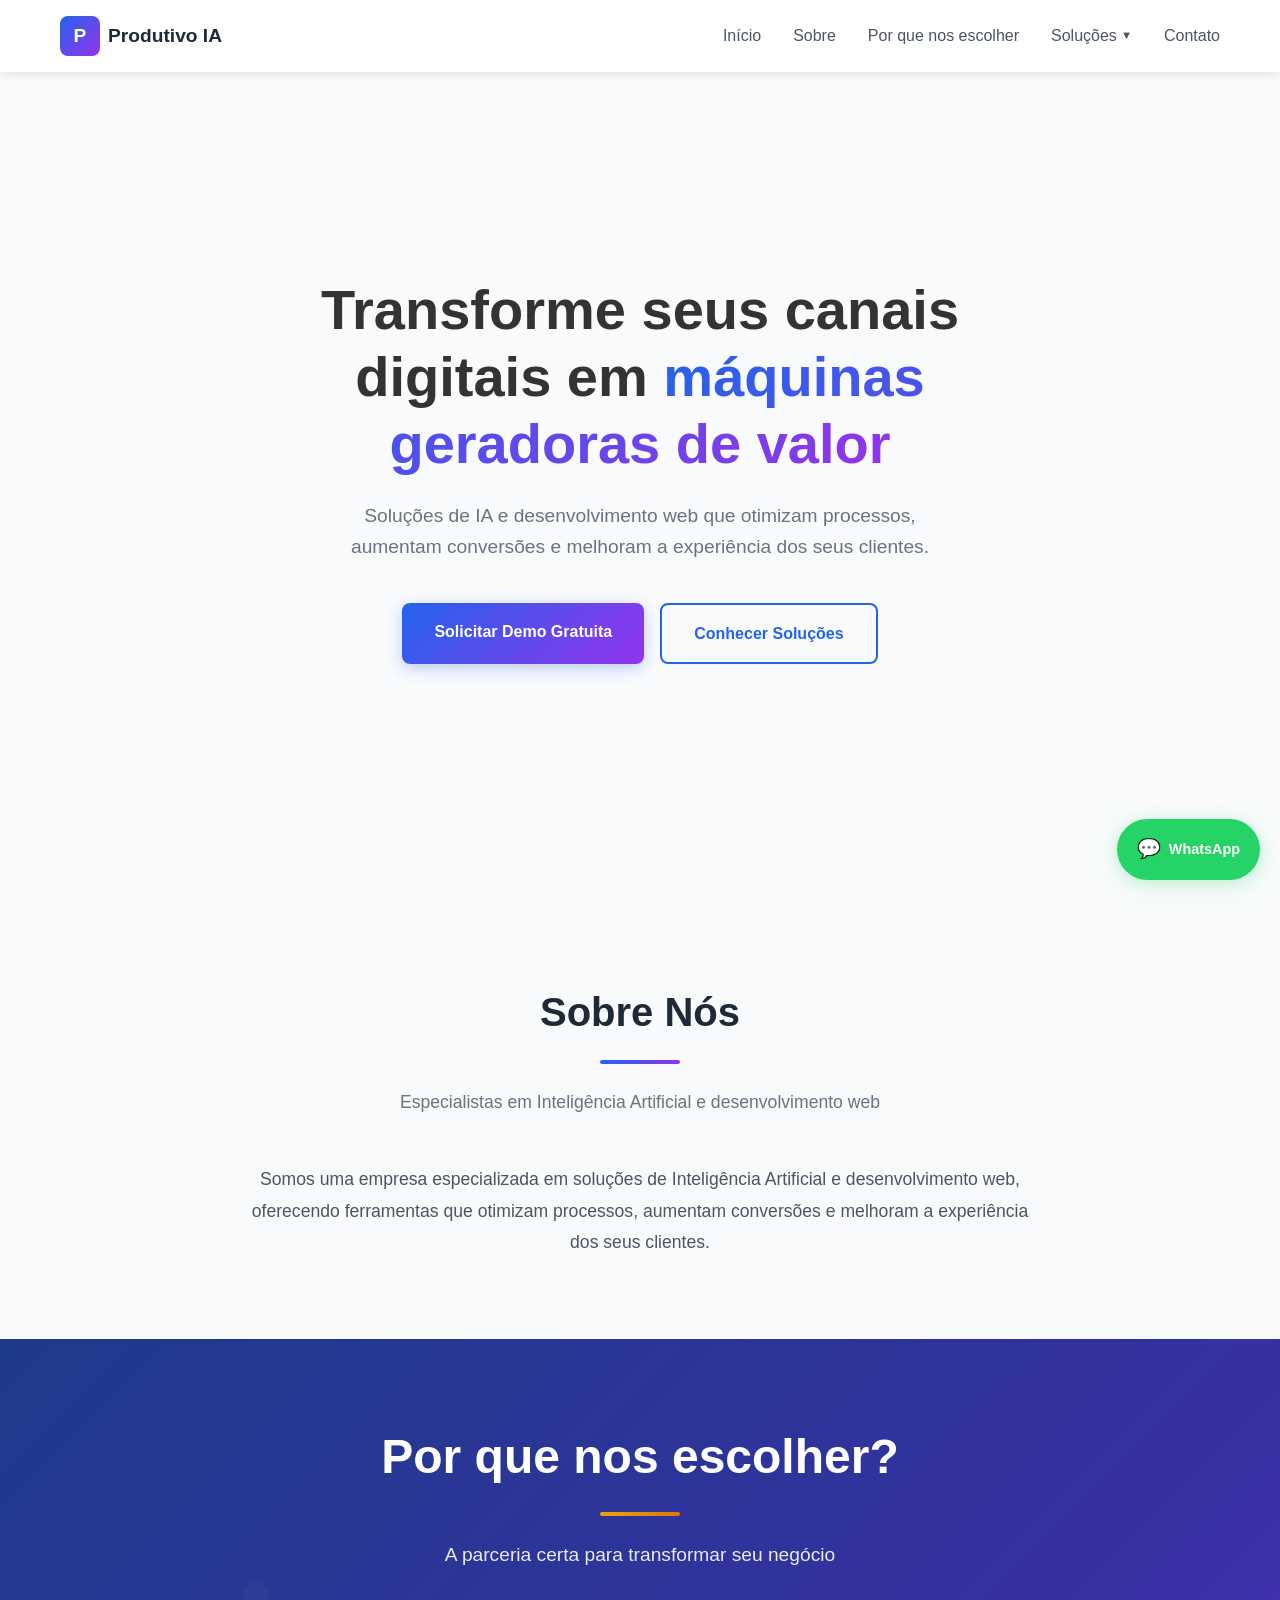
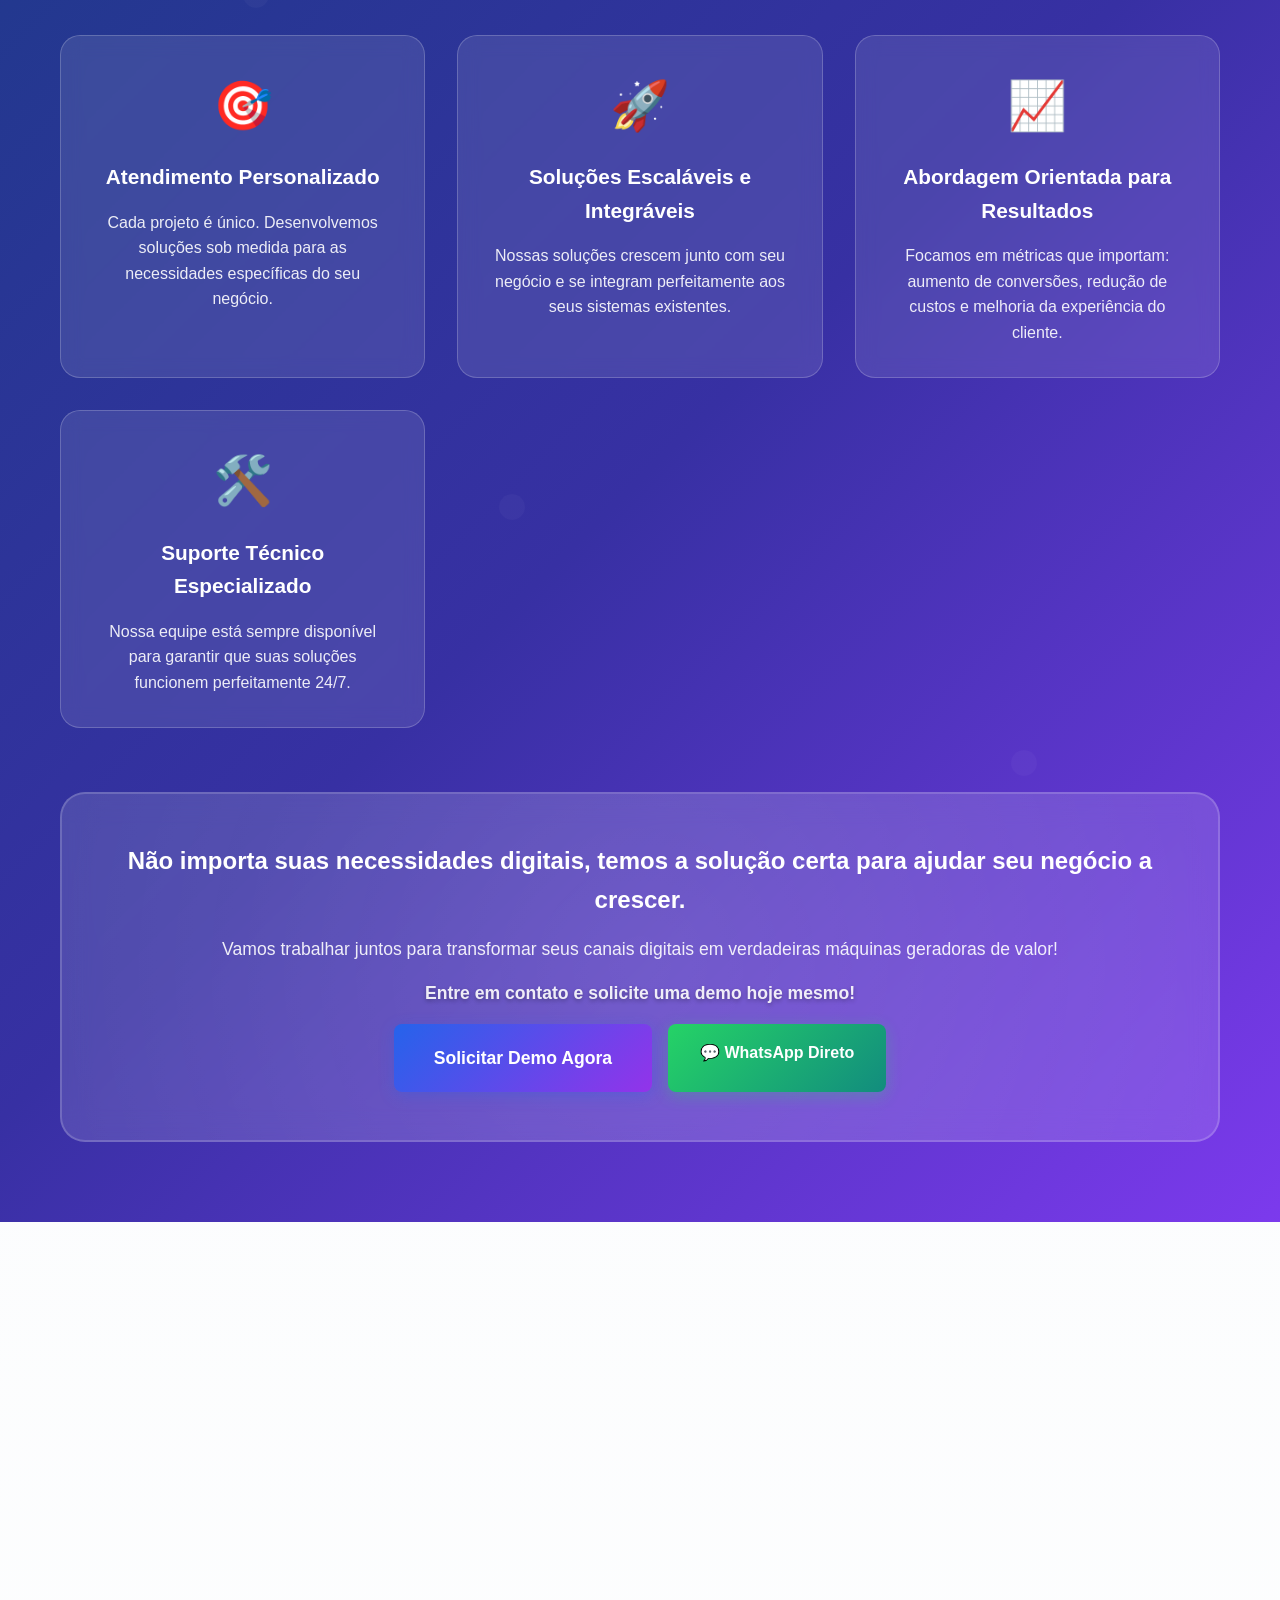
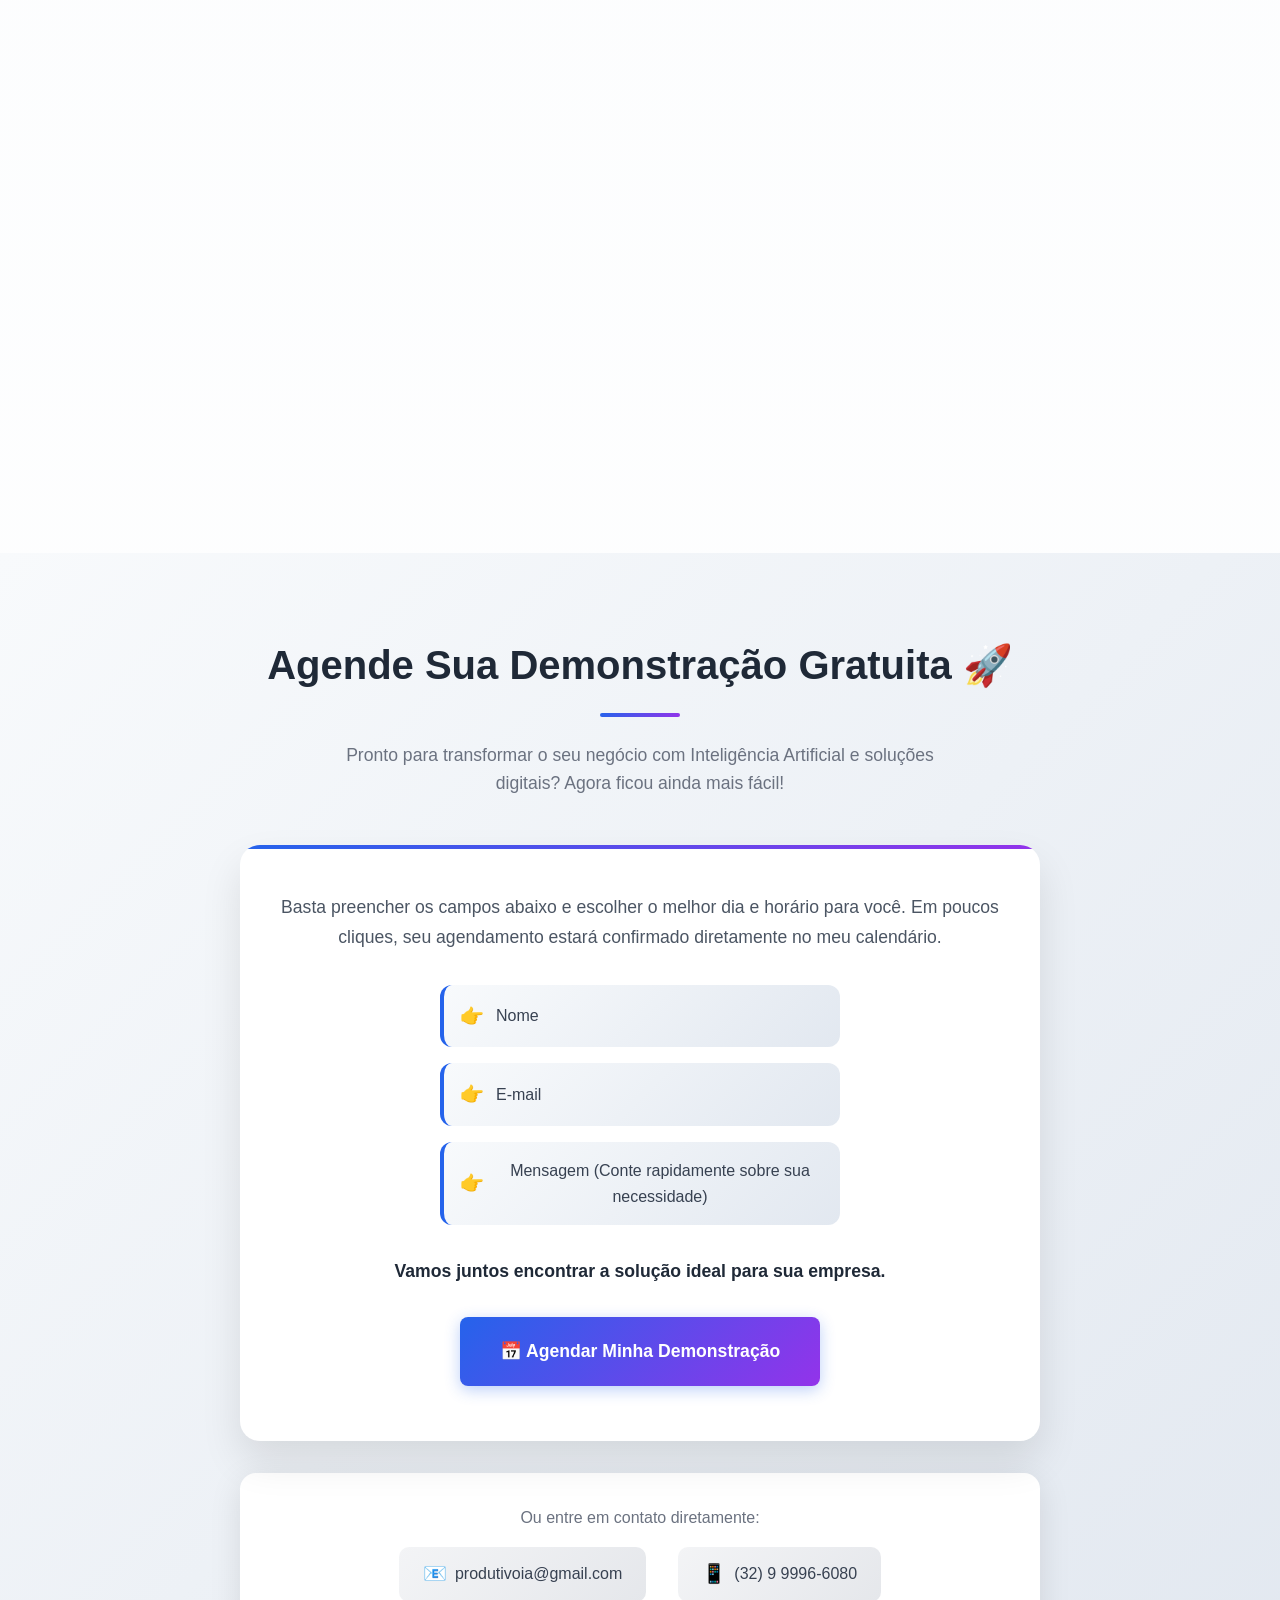
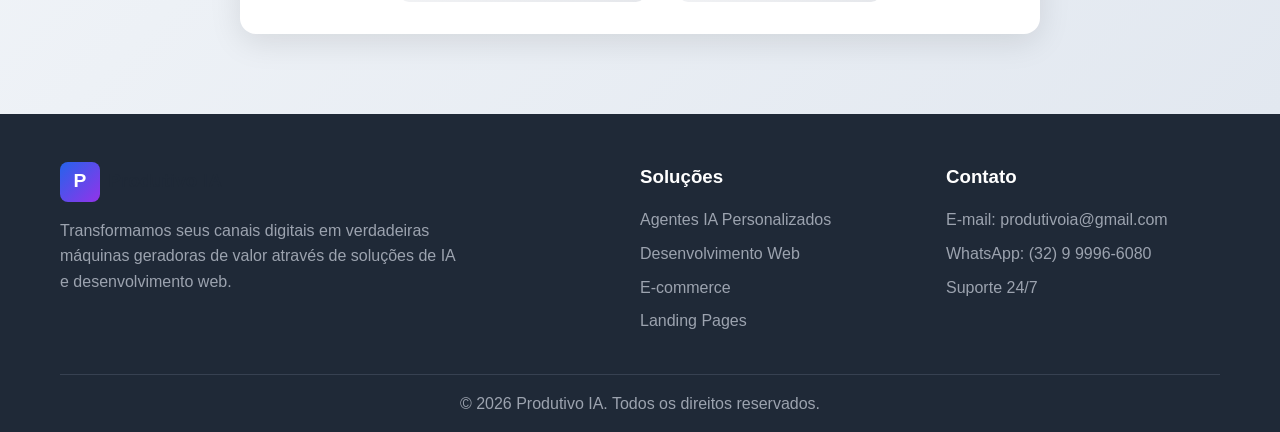
==== index.html @ e4c71e6b "menu-dierecionamento-paginas" ====
<!DOCTYPE html>
<html lang="pt-BR">
<head>
    <meta charset="UTF-8">
    <meta name="viewport" content="width=device-width, initial-scale=1.0">
    <title>Produtivo IA - Soluções de IA e Desenvolvimento Web</title>
    <meta name="description" content="Transformamos seus canais digitais em verdadeiras máquinas geradoras de valor através de soluções de IA e desenvolvimento web.">
    <link rel="icon" href="[data-uri]" type="image/svg+xml">
    <link rel="stylesheet" href="./css/style.css">
</head>
<body>
    <!-- Header -->
    <header class="header">
        <div class="container">
            <div class="nav-brand">
                <div class="logo">
                    <span>P</span>
                </div>
                <span class="brand-name">Produtivo IA</span>
            </div>
            <nav class="nav" id="nav">
                <a href="#home" class="nav-link">Início</a>
                <a href="#about" class="nav-link">Sobre</a>
                <a href="#why-choose" class="nav-link">Por que nos escolher</a>
                <div class="nav-dropdown">
                    <a href="#services" class="nav-link dropdown-toggle">Soluções</a>
                    <div class="dropdown-menu">
                        <div class="dropdown-section">
                            <h4>Agentes IA Personalizados</h4>
                            <a href="sdr.html" class="dropdown-item" target="_blank">SDR (Pré-vendas e Qualificação)</a>
                            <a href="rag.html" class="dropdown-item" target="_blank">RAG (Retrieval-Augmented Generation)</a>
                            <a href="suporte-ecommerce.html" class="dropdown-item" target="_blank">Suporte E-commerce</a>
                            <a href="recuperacao-vendas.html" class="dropdown-item" target="_blank">Recuperação de Vendas via WhatsApp</a>
                            <a href="prospeccao.html" class="dropdown-item" target="_blank">Prospecção e Agendamento Automático</a>
                        </div>
                        <div class="dropdown-section">
                            <h4>Desenvolvimento Web</h4>
                            <a href="sites-institucionais.html" class="dropdown-item" target="_blank">Sites Institucionais</a>
                            <a href="landing-pages.html" class="dropdown-item" target="_blank">Landing Pages</a>
                            <a href="ecommerce.html" class="dropdown-item" target="_blank">Lojas Online (E-commerce)</a>
                        </div>
                    </div>
                </div>
                <a href="#contact" class="nav-link">Contato</a>
            </nav>
            <button class="mobile-menu-btn" id="mobile-menu-btn">
                <span></span>
                <span></span>
                <span></span>
            </button>
        </div>
    </header>

    <!-- Hero Section -->
    <section id="home" class="hero">
        <div class="container">
            <div class="hero-content">
                <h1 class="hero-title">Transforme seus canais digitais em <span class="gradient-text">máquinas geradoras de valor</span></h1>
                <p class="hero-description">Soluções de IA e desenvolvimento web que otimizam processos, aumentam conversões e melhoram a experiência dos seus clientes.</p>
                <div class="hero-buttons">
                    <a href="https://calendly.com/levysherculano" target="_blank" class="btn btn-primary">Solicitar Demo Gratuita</a>
                    <a href="#services" class="btn btn-secondary">Conhecer Soluções</a>
                </div>
            </div>
        </div>
    </section>

    <!-- About Section -->
    <section id="about" class="about">
        <div class="container">
            <div class="section-header">
                <h2 class="section-title">Sobre Nós</h2>
                <div class="section-divider"></div>
                <p class="section-description">Especialistas em Inteligência Artificial e desenvolvimento web</p>
            </div>
            <div class="about-content">
                <div class="about-text">
                    <p>Somos uma empresa especializada em soluções de Inteligência Artificial e desenvolvimento web, oferecendo ferramentas que otimizam processos, aumentam conversões e melhoram a experiência dos seus clientes.</p>
                </div>
            </div>
        </div>
    </section>

    <!-- Why Choose Us Section -->
    <section id="why-choose" class="why-choose">
        <div class="container">
            <div class="section-header">
                <h2 class="section-title why-choose-title">Por que nos escolher?</h2>
                <div class="section-divider gold-divider"></div>
                <p class="section-description">A parceria certa para transformar seu negócio</p>
            </div>
            
            <div class="why-choose-grid">
                <div class="why-choose-card">
                    <div class="why-choose-icon">🎯</div>
                    <h3>Atendimento Personalizado</h3>
                    <p>Cada projeto é único. Desenvolvemos soluções sob medida para as necessidades específicas do seu negócio.</p>
                </div>
                
                <div class="why-choose-card">
                    <div class="why-choose-icon">🚀</div>
                    <h3>Soluções Escaláveis e Integráveis</h3>
                    <p>Nossas soluções crescem junto com seu negócio e se integram perfeitamente aos seus sistemas existentes.</p>
                </div>
                
                <div class="why-choose-card">
                    <div class="why-choose-icon">📈</div>
                    <h3>Abordagem Orientada para Resultados</h3>
                    <p>Focamos em métricas que importam: aumento de conversões, redução de custos e melhoria da experiência do cliente.</p>
                </div>
                
                <div class="why-choose-card">
                    <div class="why-choose-icon">🛠️</div>
                    <h3>Suporte Técnico Especializado</h3>
                    <p>Nossa equipe está sempre disponível para garantir que suas soluções funcionem perfeitamente 24/7.</p>
                </div>
            </div>

            <div class="why-choose-cta">
                <div class="cta-content">
                    <h3>Não importa suas necessidades digitais, temos a solução certa para ajudar seu negócio a crescer.</h3>
                    <p>Vamos trabalhar juntos para transformar seus canais digitais em verdadeiras máquinas geradoras de valor!</p>
                    <p class="cta-urgency">Entre em contato e solicite uma demo hoje mesmo!</p>
                    <div class="cta-buttons">
                        <a href="https://calendly.com/levysherculano" target="_blank" class="btn btn-primary btn-large pulse-animation">Solicitar Demo Agora</a>
                        <a href="https://wa.me/5532999966080" target="_blank" class="btn btn-whatsapp">💬 WhatsApp Direto</a>
                    </div>
                </div>
            </div>
        </div>
    </section>

    <!-- Services Section -->
    <section id="services" class="services">
        <div class="container">
            <div class="section-header">
                <h2 class="section-title">Nossas Soluções</h2>
                <div class="section-divider"></div>
                <p class="section-description">Tecnologias avançadas para impulsionar seu negócio</p>
            </div>
            <div class="services-grid">
                <div class="service-card">
                    <div class="service-icon">🤖</div>
                    <h3 class="service-title">Agentes IA Personalizados</h3>
                    <p class="service-description">Desenvolvemos agentes de IA sob medida para:</p>
                    <ul class="service-list">
                        <li><a href="sdr.html" target="_blank" class="service-link">SDR (Pré-vendas e Qualificação de Leads)</a></li>
                        <li><a href="rag.html" target="_blank" class="service-link">RAG (Retrieval-Augmented Generation)</a></li>
                        <li><a href="suporte-ecommerce.html" target="_blank" class="service-link">Suporte E-commerce</a></li>
                        <li><a href="recuperacao-vendas.html" target="_blank" class="service-link">Recuperação de Vendas via WhatsApp</a></li>
                        <li><a href="prospeccao.html" target="_blank" class="service-link">Prospecção e Agendamento Automático</a></li>
                    </ul>
                    <p class="service-note">Com integração fácil aos seus canais de suporte como WhatsApp, email e chat ao vivo.</p>
                </div>
                
                <div class="service-card">
                    <div class="service-icon">💻</div>
                    <h3 class="service-title">Desenvolvimento Web</h3>
                    <p class="service-description">Construímos projetos web com foco em performance, usabilidade e conversão:</p>
                    <ul class="service-list">
                        <li><a href="sites-institucionais.html" target="_blank" class="service-link">Sites Institucionais</a></li>
                        <li><a href="landing-pages.html" target="_blank" class="service-link">Landing Pages</a></li>
                        <li><a href="ecommerce.html" target="_blank" class="service-link">Lojas Online (E-commerce)</a></li>
                    </ul>
                    <div class="tech-stack">
                        <h4>Tecnologias que utilizamos:</h4>
                        <div class="tech-tags">
                            <span class="tech-tag">HTML</span>
                            <span class="tech-tag">CSS</span>
                            <span class="tech-tag">JavaScript</span>
                            <span class="tech-tag">WordPress</span>
                        </div>
                    </div>
                </div>
            </div>
        </div>
    </section>

    <!-- Contact Section -->
    <section id="contact" class="contact">
        <div class="container">
            <div class="section-header">
                <h2 class="section-title">Agende Sua Demonstração Gratuita 🚀</h2>
                <div class="section-divider"></div>
                <p class="section-description">Pronto para transformar o seu negócio com Inteligência Artificial e soluções digitais? Agora ficou ainda mais fácil!</p>
            </div>
            
            <div class="contact-content">
                <div class="calendly-info">
                    <p class="calendly-description">Basta preencher os campos abaixo e escolher o melhor dia e horário para você. Em poucos cliques, seu agendamento estará confirmado diretamente no meu calendário.</p>
                    
                    <div class="calendly-features">
                        <div class="calendly-feature">
                            <span class="feature-icon">👉</span>
                            <span>Nome</span>
                        </div>
                        <div class="calendly-feature">
                            <span class="feature-icon">👉</span>
                            <span>E-mail</span>
                        </div>
                        <div class="calendly-feature">
                            <span class="feature-icon">👉</span>
                            <span>Mensagem (Conte rapidamente sobre sua necessidade)</span>
                        </div>
                    </div>
                    
                    <p class="calendly-cta">Vamos juntos encontrar a solução ideal para sua empresa.</p>
                    
                    <div class="calendly-button-container">
                        <a href="https://calendly.com/levysherculano" target="_blank" class="btn btn-primary btn-large calendly-btn">
                            📅 Agendar Minha Demonstração
                        </a>
                    </div>
                </div>
                
                <div class="contact-info">
                    <p>Ou entre em contato diretamente:</p>
                    <div class="contact-methods">
                        <div class="contact-method">
                            <span class="contact-icon">📧</span>
                            <span>produtivoia@gmail.com</span>
                        </div>
                        <div class="contact-method">
                            <span class="contact-icon">📱</span>
                            <span>(32) 9 9996-6080</span>
                        </div>
                    </div>
                </div>
            </div>
        </div>
    </section>

    <!-- WhatsApp Floating Button -->
    <div class="whatsapp-float" id="whatsapp-btn">
        <span class="whatsapp-icon">💬</span>
        <span class="whatsapp-text">WhatsApp</span>
    </div>

    <!-- Footer -->
    <footer class="footer">
        <div class="container">
            <div class="footer-content">
                <div class="footer-brand">
                    <div class="footer-logo">
                        <div class="logo">
                            <span>P</span>
                        </div>
                        <span class="brand-name">Produtivo IA</span>
                    </div>
                    <p class="footer-description">Transformamos seus canais digitais em verdadeiras máquinas geradoras de valor através de soluções de IA e desenvolvimento web.</p>
                </div>
                
                <div class="footer-section">
                    <h3>Soluções</h3>
                    <ul>
                        <li>Agentes IA Personalizados</li>
                        <li>Desenvolvimento Web</li>
                        <li>E-commerce</li>
                        <li>Landing Pages</li>
                    </ul>
                </div>
                
                <div class="footer-section">
                    <h3>Contato</h3>
                    <ul>
                        <li>E-mail: produtivoia@gmail.com</li>
                        <li>WhatsApp: (32) 9 9996-6080</li>
                        <li>Suporte 24/7</li>
                    </ul>
                </div>
            </div>
            
            <div class="footer-bottom">
                <p>&copy; <span id="current-year"></span> Produtivo IA. Todos os direitos reservados.</p>
            </div>
        </div>
    </footer>

    <script src="./js/script.js"></script>
</body>
</html>
---- css/style.css ----
/* Reset e Base */
* {
    margin: 0;
    padding: 0;
    box-sizing: border-box;
}

html {
    scroll-behavior: smooth;
}

body {
    font-family: -apple-system, BlinkMacSystemFont, 'Segoe UI', Roboto, Oxygen, Ubuntu, Cantarell, sans-serif;
    line-height: 1.6;
    color: #333;
    background: linear-gradient(to bottom, #f8fafc, #ffffff);
}

.container {
    max-width: 1200px;
    margin: 0 auto;
    padding: 0 20px;
}

/* Header */
.header {
    position: fixed;
    top: 0;
    left: 0;
    right: 0;
    z-index: 1000;
    background: rgba(255, 255, 255, 0.95);
    backdrop-filter: blur(10px);
    box-shadow: 0 2px 10px rgba(0, 0, 0, 0.1);
}

.header .container {
    display: flex;
    align-items: center;
    justify-content: space-between;
    padding: 1rem 20px;
}

.nav-brand {
    display: flex;
    align-items: center;
    gap: 0.5rem;
}

.logo {
    width: 40px;
    height: 40px;
    background: linear-gradient(135deg, #2563eb, #9333ea);
    border-radius: 8px;
    display: flex;
    align-items: center;
    justify-content: center;
    color: white;
    font-weight: bold;
    font-size: 1.2rem;
}

.brand-name {
    font-size: 1.2rem;
    font-weight: 700;
    color: #1f2937;
}

.nav {
    display: flex;
    gap: 2rem;
}

.nav-link {
    text-decoration: none;
    color: #4b5563;
    font-weight: 500;
    transition: color 0.3s ease;
}

.nav-link:hover {
    color: #2563eb;
}

.mobile-menu-btn {
    display: none;
    flex-direction: column;
    gap: 4px;
    background: none;
    border: none;
    cursor: pointer;
    padding: 8px;
}

.mobile-menu-btn span {
    width: 24px;
    height: 2px;
    background: #333;
    transition: all 0.3s ease;
}

/* Dropdown Navigation */
.nav-dropdown {
    position: relative;
    display: inline-block;
}

.dropdown-toggle {
    display: flex;
    align-items: center;
    gap: 0.25rem;
}

.dropdown-toggle::after {
    content: '▼';
    font-size: 0.7rem;
    transition: transform 0.3s ease;
}

.dropdown-menu {
    position: absolute;
    top: 100%;
    left: 0;
    background: white;
    min-width: 320px;
    box-shadow: 0 8px 32px rgba(0, 0, 0, 0.1);
    border-radius: 12px;
    padding: 1.5rem;
    opacity: 0;
    visibility: hidden;
    transform: translateY(-10px);
    transition: all 0.3s ease;
    z-index: 1000;
    border: 1px solid #e5e7eb;
}

.nav-dropdown:hover .dropdown-menu {
    opacity: 1;
    visibility: visible;
    transform: translateY(0);
}

.nav-dropdown:hover .dropdown-toggle::after {
    transform: rotate(180deg);
}

.dropdown-section {
    margin-bottom: 1.5rem;
}

.dropdown-section:last-child {
    margin-bottom: 0;
}

.dropdown-section h4 {
    color: #1f2937;
    font-size: 0.9rem;
    font-weight: 600;
    margin-bottom: 0.75rem;
    padding-bottom: 0.5rem;
    border-bottom: 2px solid #e5e7eb;
}

.dropdown-item {
    display: block;
    padding: 0.5rem 0.75rem;
    color: #6b7280;
    text-decoration: none;
    border-radius: 6px;
    font-size: 0.9rem;
    transition: all 0.2s ease;
    margin-bottom: 0.25rem;
}

.dropdown-item:hover {
    background: linear-gradient(135deg, #f3f4f6, #e5e7eb);
    color: #2563eb;
    transform: translateX(4px);
}

/* Hero Section */
.hero {
    padding: 120px 0 80px;
    min-height: 100vh;
    display: flex;
    align-items: center;
}

.hero-content {
    text-align: center;
    max-width: 800px;
    margin: 0 auto;
}

.hero-title {
    font-size: 3.5rem;
    font-weight: 700;
    margin-bottom: 1.5rem;
    line-height: 1.2;
}

.gradient-text {
    background: linear-gradient(135deg, #2563eb, #9333ea);
    -webkit-background-clip: text;
    -webkit-text-fill-color: transparent;
    background-clip: text;
}

.hero-description {
    font-size: 1.2rem;
    color: #6b7280;
    margin-bottom: 2.5rem;
    max-width: 600px;
    margin-left: auto;
    margin-right: auto;
}

.hero-buttons {
    display: flex;
    gap: 1rem;
    justify-content: center;
    flex-wrap: wrap;
}

/* Buttons */
.btn {
    display: inline-block;
    padding: 1rem 2rem;
    border-radius: 8px;
    text-decoration: none;
    font-weight: 600;
    transition: all 0.3s ease;
    cursor: pointer;
    border: none;
    font-size: 1rem;
}

.btn-primary {
    background: linear-gradient(135deg, #2563eb, #9333ea);
    color: white;
    box-shadow: 0 4px 15px rgba(37, 99, 235, 0.3);
}

.btn-primary:hover {
    transform: translateY(-2px);
    box-shadow: 0 8px 25px rgba(37, 99, 235, 0.4);
}

.btn-secondary {
    background: transparent;
    color: #2563eb;
    border: 2px solid #2563eb;
}

.btn-secondary:hover {
    background: #2563eb;
    color: white;
}

.btn-whatsapp {
    background: linear-gradient(135deg, #25d366, #128c7e);
    color: white;
    box-shadow: 0 4px 15px rgba(37, 211, 102, 0.3);
}

.btn-whatsapp:hover {
    transform: translateY(-2px);
    box-shadow: 0 8px 25px rgba(37, 211, 102, 0.4);
}

.btn-large {
    padding: 1.25rem 2.5rem;
    font-size: 1.1rem;
    font-weight: 700;
}

.btn-full {
    width: 100%;
}

.pulse-animation {
    animation: pulse 2s infinite;
}

@keyframes pulse {
    0% {
        box-shadow: 0 4px 15px rgba(37, 99, 235, 0.3);
    }
    50% {
        box-shadow: 0 8px 30px rgba(37, 99, 235, 0.6);
        transform: translateY(-3px);
    }
    100% {
        box-shadow: 0 4px 15px rgba(37, 99, 235, 0.3);
    }
}

/* Sections */
section {
    padding: 80px 0;
}

.section-header {
    text-align: center;
    margin-bottom: 3rem;
}

.section-title {
    font-size: 2.5rem;
    font-weight: 700;
    margin-bottom: 1rem;
    color: #1f2937;
}

.section-divider {
    width: 80px;
    height: 4px;
    background: linear-gradient(135deg, #2563eb, #9333ea);
    margin: 0 auto 1.5rem;
    border-radius: 2px;
}

.gold-divider {
    background: linear-gradient(135deg, #f59e0b, #d97706);
}

.section-description {
    font-size: 1.1rem;
    color: #6b7280;
    max-width: 600px;
    margin: 0 auto;
}

/* About Section */
.about {
    background: #f9fafb;
}

.about-text {
    max-width: 800px;
    margin: 0 auto;
    text-align: center;
}

.about-text p {
    font-size: 1.1rem;
    color: #4b5563;
    line-height: 1.8;
}

/* Why Choose Us Section */
.why-choose {
    background: linear-gradient(135deg, #1e3a8a 0%, #3730a3 50%, #7c3aed 100%);
    color: white;
    position: relative;
    overflow: hidden;
}

.why-choose::before {
    content: '';
    position: absolute;
    top: 0;
    left: 0;
    right: 0;
    bottom: 0;
    background: url('data:image/svg+xml,<svg xmlns="http://www.w3.org/2000/svg" viewBox="0 0 100 100"><defs><pattern id="grain" width="100" height="100" patternUnits="userSpaceOnUse"><circle cx="20" cy="20" r="1" fill="rgba(255,255,255,0.03)"/><circle cx="80" cy="80" r="1" fill="rgba(255,255,255,0.03)"/><circle cx="40" cy="60" r="1" fill="rgba(255,255,255,0.03)"/></pattern></defs><rect width="100" height="100" fill="url(%23grain)"/></svg>') repeat;
    pointer-events: none;
}

.why-choose .container {
    position: relative;
    z-index: 1;
}

.why-choose-title {
    color: white;
    font-size: 3rem;
    margin-bottom: 1rem;
}

.why-choose .section-description {
    color: rgba(255, 255, 255, 0.9);
    font-size: 1.2rem;
}

.why-choose-grid {
    display: grid;
    grid-template-columns: repeat(auto-fit, minmax(280px, 1fr));
    gap: 2rem;
    margin: 4rem 0;
}

.why-choose-card {
    background: rgba(255, 255, 255, 0.1);
    backdrop-filter: blur(10px);
    border: 1px solid rgba(255, 255, 255, 0.2);
    padding: 2rem;
    border-radius: 20px;
    text-align: center;
    transition: all 0.3s ease;
    position: relative;
    overflow: hidden;
}

.why-choose-card::before {
    content: '';
    position: absolute;
    top: 0;
    left: -100%;
    width: 100%;
    height: 100%;
    background: linear-gradient(90deg, transparent, rgba(255,255,255,0.1), transparent);
    transition: left 0.5s ease;
}

.why-choose-card:hover::before {
    left: 100%;
}

.why-choose-card:hover {
    transform: translateY(-10px);
    background: rgba(255, 255, 255, 0.15);
    box-shadow: 0 20px 40px rgba(0, 0, 0, 0.3);
}

.why-choose-icon {
    font-size: 3rem;
    margin-bottom: 1rem;
    display: block;
}

.why-choose-card h3 {
    font-size: 1.3rem;
    font-weight: 700;
    margin-bottom: 1rem;
    color: white;
}

.why-choose-card p {
    color: rgba(255, 255, 255, 0.9);
    line-height: 1.6;
}

.why-choose-cta {
    background: rgba(255, 255, 255, 0.1);
    backdrop-filter: blur(15px);
    border: 2px solid rgba(255, 255, 255, 0.2);
    border-radius: 25px;
    padding: 3rem 2rem;
    text-align: center;
    margin-top: 3rem;
    position: relative;
    overflow: hidden;
}

.why-choose-cta::before {
    content: '';
    position: absolute;
    top: -50%;
    left: -50%;
    width: 200%;
    height: 200%;
    background: radial-gradient(circle, rgba(255,255,255,0.1) 0%, transparent 70%);
    animation: shimmer 3s infinite;
}

@keyframes shimmer {
    0% { transform: rotate(0deg); }
    100% { transform: rotate(360deg); }
}

.cta-content {
    position: relative;
    z-index: 1;
}

.cta-content h3 {
    font-size: 1.5rem;
    font-weight: 700;
    margin-bottom: 1rem;
    color: white;
}

.cta-content p {
    font-size: 1.1rem;
    margin-bottom: 1rem;
    color: rgba(255, 255, 255, 0.9);
}

.cta-urgency {
    font-size: 1.2rem;
    font-weight: 600;
    color: #fbbf24;
    margin-bottom: 2rem;
    text-shadow: 0 2px 4px rgba(0, 0, 0, 0.3);
}

.cta-buttons {
    display: flex;
    gap: 1rem;
    justify-content: center;
    flex-wrap: wrap;
}

/* Service Pages */
.service-page {
    padding: 120px 0 80px;
    min-height: 100vh;
}

.service-hero {
    text-align: center;
    margin-bottom: 4rem;
}

.service-hero h1 {
    font-size: 3rem;
    font-weight: 700;
    color: #1f2937;
    margin-bottom: 1rem;
    background: linear-gradient(135deg, #2563eb, #9333ea);
    -webkit-background-clip: text;
    -webkit-text-fill-color: transparent;
    background-clip: text;
}

.service-subtitle {
    font-size: 1.2rem;
    color: #6b7280;
    max-width: 600px;
    margin: 0 auto;
}

.service-content {
    max-width: 1000px;
    margin: 0 auto;
}

.service-description {
    text-align: center;
    margin-bottom: 4rem;
}

.service-description h2 {
    font-size: 2rem;
    font-weight: 700;
    color: #1f2937;
    margin-bottom: 1rem;
}

.service-description p {
    font-size: 1.1rem;
    color: #4b5563;
    line-height: 1.7;
    max-width: 800px;
    margin: 0 auto;
}

.benefits-grid {
    margin-bottom: 4rem;
}

.benefits-grid h2 {
    text-align: center;
    font-size: 2rem;
    font-weight: 700;
    color: #1f2937;
    margin-bottom: 2rem;
}

.benefits-container {
    display: grid;
    grid-template-columns: repeat(auto-fit, minmax(250px, 1fr));
    gap: 2rem;
}

.benefit-card {
    background: white;
    padding: 2rem;
    border-radius: 16px;
    box-shadow: 0 8px 32px rgba(0, 0, 0, 0.1);
    text-align: center;
    transition: transform 0.3s ease;
    border: 1px solid #e5e7eb;
}

.benefit-card:hover {
    transform: translateY(-5px);
    box-shadow: 0 12px 40px rgba(0, 0, 0, 0.15);
}

.benefit-icon {
    font-size: 2.5rem;
    margin-bottom: 1rem;
    display: block;
}

.benefit-card h3 {
    font-size: 1.2rem;
    font-weight: 700;
    color: #1f2937;
    margin-bottom: 1rem;
}

.benefit-card p {
    color: #6b7280;
    line-height: 1.6;
}

.features-section {
    margin-bottom: 4rem;
}

.features-section h2 {
    font-size: 2rem;
    font-weight: 700;
    color: #1f2937;
    margin-bottom: 2rem;
    text-align: center;
}

.features-list {
    list-style: none;
    max-width: 600px;
    margin: 0 auto;
}

.features-list li {
    padding: 1rem 0;
    position: relative;
    padding-left: 2rem;
    color: #4b5563;
    font-size: 1.1rem;
    border-bottom: 1px solid #e5e7eb;
}

.features-list li::before {
    content: "✓";
    color: #10b981;
    position: absolute;
    left: 0;
    font-weight: bold;
    font-size: 1.2rem;
}

.features-list li:last-child {
    border-bottom: none;
}

.cta-section {
    background: linear-gradient(135deg, #2563eb, #9333ea);
    color: white;
    padding: 3rem 2rem;
    border-radius: 20px;
    text-align: center;
    margin-top: 4rem;
}

.cta-section h2 {
    font-size: 2rem;
    font-weight: 700;
    margin-bottom: 1rem;
}

.cta-section p {
    font-size: 1.1rem;
    margin-bottom: 2rem;
    opacity: 0.9;
}

.cta-section .btn {
    background: white;
    color: #2563eb;
    font-weight: 700;
}

.cta-section .btn:hover {
    background: #f8fafc;
    transform: translateY(-2px);
}

/* Services Section */
.services-grid {
    display: grid;
    grid-template-columns: repeat(auto-fit, minmax(500px, 1fr));
    gap: 2rem;
    margin-top: 3rem;
}

.service-card {
    background: white;
    padding: 2rem;
    border-radius: 16px;
    box-shadow: 0 8px 32px rgba(0, 0, 0, 0.1);
    transition: transform 0.3s ease;
}

.service-card:hover {
    transform: translateY(-5px);
}

.service-icon {
    font-size: 3rem;
    margin-bottom: 1rem;
}

.service-title {
    font-size: 1.5rem;
    font-weight: 700;
    margin-bottom: 1rem;
    color: #1f2937;
}

.service-description {
    color: #6b7280;
    margin-bottom: 1rem;
}

.service-list {
    list-style: none;
    margin: 1rem 0;
}

.service-list li {
    padding: 0.5rem 0;
    position: relative;
    padding-left: 1.5rem;
    color: #4b5563;
}

.service-list li::before {
    content: "•";
    color: #2563eb;
    position: absolute;
    left: 0;
    font-weight: bold;
}

.service-note {
    margin-top: 1rem;
    padding: 1rem;
    background: #f3f4f6;
    border-radius: 8px;
    font-size: 0.9rem;
    color: #6b7280;
}

.tech-stack {
    margin-top: 1.5rem;
}

.tech-stack h4 {
    margin-bottom: 0.5rem;
    color: #1f2937;
}

.tech-tags {
    display: flex;
    flex-wrap: wrap;
    gap: 0.5rem;
}

.tech-tag {
    background: linear-gradient(135deg, #2563eb, #9333ea);
    color: white;
    padding: 0.25rem 0.75rem;
    border-radius: 20px;
    font-size: 0.8rem;
    font-weight: 500;
}

/* Contact Section - New Calendly Design */
.contact {
    background: linear-gradient(135deg, #f8fafc 0%, #e2e8f0 100%);
}

.contact-content {
    max-width: 800px;
    margin: 0 auto;
}

.calendly-info {
    background: white;
    padding: 3rem 2rem;
    border-radius: 20px;
    box-shadow: 0 20px 40px rgba(0, 0, 0, 0.1);
    margin-bottom: 2rem;
    text-align: center;
    position: relative;
    overflow: hidden;
}

.calendly-info::before {
    content: '';
    position: absolute;
    top: 0;
    left: 0;
    right: 0;
    height: 4px;
    background: linear-gradient(90deg, #2563eb, #9333ea, #2563eb);
    background-size: 200% 100%;
    animation: shimmerHeader 3s infinite;
}

@keyframes shimmerHeader {
    0% { background-position: -200% 0; }
    100% { background-position: 200% 0; }
}

.calendly-description {
    font-size: 1.1rem;
    color: #4b5563;
    margin-bottom: 2rem;
    line-height: 1.7;
}

.calendly-features {
    display: flex;
    flex-direction: column;
    gap: 1rem;
    margin: 2rem 0;
    max-width: 400px;
    margin-left: auto;
    margin-right: auto;
}

.calendly-feature {
    display: flex;
    align-items: center;
    gap: 0.75rem;
    padding: 1rem;
    background: linear-gradient(135deg, #f8fafc, #e2e8f0);
    border-radius: 12px;
    border-left: 4px solid #2563eb;
    transition: all 0.3s ease;
}

.calendly-feature:hover {
    transform: translateX(5px);
    box-shadow: 0 4px 15px rgba(37, 99, 235, 0.2);
}

.feature-icon {
    font-size: 1.2rem;
    color: #2563eb;
}

.calendly-feature span:last-child {
    color: #374151;
    font-weight: 500;
}

.calendly-cta {
    font-size: 1.1rem;
    color: #1f2937;
    font-weight: 600;
    margin: 2rem 0;
}

.calendly-button-container {
    margin-top: 2rem;
}

.calendly-btn {
    position: relative;
    overflow: hidden;
    background: linear-gradient(135deg, #2563eb, #9333ea);
    transition: all 0.3s ease;
    border: none;
}

.calendly-btn::before {
    content: '';
    position: absolute;
    top: 0;
    left: -100%;
    width: 100%;
    height: 100%;
    background: linear-gradient(90deg, transparent, rgba(255,255,255,0.2), transparent);
    transition: left 0.5s ease;
}

.calendly-btn:hover::before {
    left: 100%;
}

.calendly-btn:hover {
    transform: translateY(-3px);
    box-shadow: 0 15px 35px rgba(37, 99, 235, 0.4);
}

.contact-info {
    text-align: center;
    background: white;
    padding: 2rem;
    border-radius: 16px;
    box-shadow: 0 8px 32px rgba(0, 0, 0, 0.1);
}

.contact-info p {
    margin-bottom: 1rem;
    color: #6b7280;
    font-weight: 500;
}

.contact-methods {
    display: flex;
    justify-content: center;
    gap: 2rem;
    flex-wrap: wrap;
}

.contact-method {
    display: flex;
    align-items: center;
    gap: 0.5rem;
    padding: 0.75rem 1.5rem;
    background: linear-gradient(135deg, #f3f4f6, #e5e7eb);
    border-radius: 10px;
    transition: all 0.3s ease;
}

.contact-method:hover {
    transform: translateY(-2px);
    box-shadow: 0 4px 15px rgba(0, 0, 0, 0.1);
}

.contact-icon {
    font-size: 1.2rem;

}

.contact-method span:last-child {
    color: #374151;
    font-weight: 500;
}

/* Footer */
.footer {
    background: #1f2937;
    color: white;
    padding: 3rem 0 1rem;
}

.footer-content {
    display: grid;
    grid-template-columns: 2fr 1fr 1fr;
    gap: 2rem;
    margin-bottom: 2rem;
}

.footer-brand {
    max-width: 400px;
}

.footer-logo {
    display: flex;
    align-items: center;
    gap: 0.5rem;
    margin-bottom: 1rem;
}

.footer-description {
    color: #9ca3af;
    line-height: 1.6;
}

.footer-section h3 {
    margin-bottom: 1rem;
    color: white;
}

.footer-section ul {
    list-style: none;
}

.footer-section li {
    margin-bottom: 0.5rem;
    color: #9ca3af;
}

.footer-bottom {
    border-top: 1px solid #374151;
    padding-top: 1rem;
    text-align: center;
    color: #9ca3af;
}

/* WhatsApp Floating Button */
.whatsapp-float {
    position: fixed;
    bottom: 20px;
    right: 20px;
    background: #25d366;
    color: white;
    padding: 15px 20px;
    border-radius: 50px;
    box-shadow: 0 4px 20px rgba(37, 211, 102, 0.3);
    cursor: pointer;
    z-index: 1000;
    transition: all 0.3s ease;
    display: flex;
    align-items: center;
    gap: 8px;
    font-weight: 600;
    text-decoration: none;
}

.whatsapp-float:hover {
    background: #128c7e;
    transform: translateY(-2px);
    box-shadow: 0 8px 25px rgba(37, 211, 102, 0.4);
}

.whatsapp-icon {
    font-size: 1.2rem;
}

.whatsapp-text {
    font-size: 0.9rem;
}

@media (max-width: 768px) {
    .nav {
        display: none;
        position: absolute;
        top: 100%;
        left: 0;
        right: 0;
        background: white;
        flex-direction: column;
        padding: 1rem;
        box-shadow: 0 4px 8px rgba(0, 0, 0, 0.1);
    }

    .nav.active {
        display: flex;
    }

    .mobile-menu-btn {
        display: flex;
    }

    .mobile-menu-btn.active span:nth-child(1) {
        transform: rotate(45deg) translate(5px, 5px);
    }

    .mobile-menu-btn.active span:nth-child(2) {
        opacity: 0;
    }

    .mobile-menu-btn.active span:nth-child(3) {
        transform: rotate(-45deg) translate(7px, -6px);
    }

    .hero-title {
        font-size: 2.5rem;
    }

    .hero-buttons {
        flex-direction: column;
        align-items: center;
    }

    .why-choose-title {
        font-size: 2rem;
    }

    .why-choose-grid {
        grid-template-columns: 1fr;
    }

    .cta-buttons {
        flex-direction: column;
        align-items: center;
    }

    .services-grid {
        grid-template-columns: 1fr;
    }

    .contact-methods {
        flex-direction: column;
        gap: 1rem;
    }

    .footer-content {
        grid-template-columns: 1fr;
        text-align: center;
    }

    .calendly-info {
        padding: 2rem 1.5rem;
    }

    .why-choose-cta {
        padding: 2rem 1rem;
    }
}

@media (max-width: 480px) {
    .hero-title {
        font-size: 2rem;
    }

    .section-title {
        font-size: 2rem;
    }

    .calendly-info {
        padding: 1.5rem 1rem;
    }

    .why-choose-cta {
        padding: 2rem 1rem;
    }
}

/* Animations */
@keyframes fadeInUp {
    from {
        opacity: 0;
        transform: translateY(30px);
    }
    to {
        opacity: 1;
        transform: translateY(0);
    }
}

.hero-content {
    animation: fadeInUp 0.8s ease-out;
}

.service-card {
    animation: fadeInUp 0.8s ease-out;
}

.service-card:nth-child(2) {
    animation-delay: 0.2s;
}

/* Service Links */
.service-link {
    color: #2563eb;
    text-decoration: none;
    font-weight: 500;
    transition: all 0.3s ease;
    border-bottom: 1px solid transparent;
}

.service-link:hover {
    color: #7933dc;
    border-bottom-color: #7933dc;
    transform: translateX(5px);
}

.service-list li {
    margin-bottom: 0.5rem;
    transition: all 0.3s ease;
}

.service-list li:hover {
    padding-left: 10px;
}
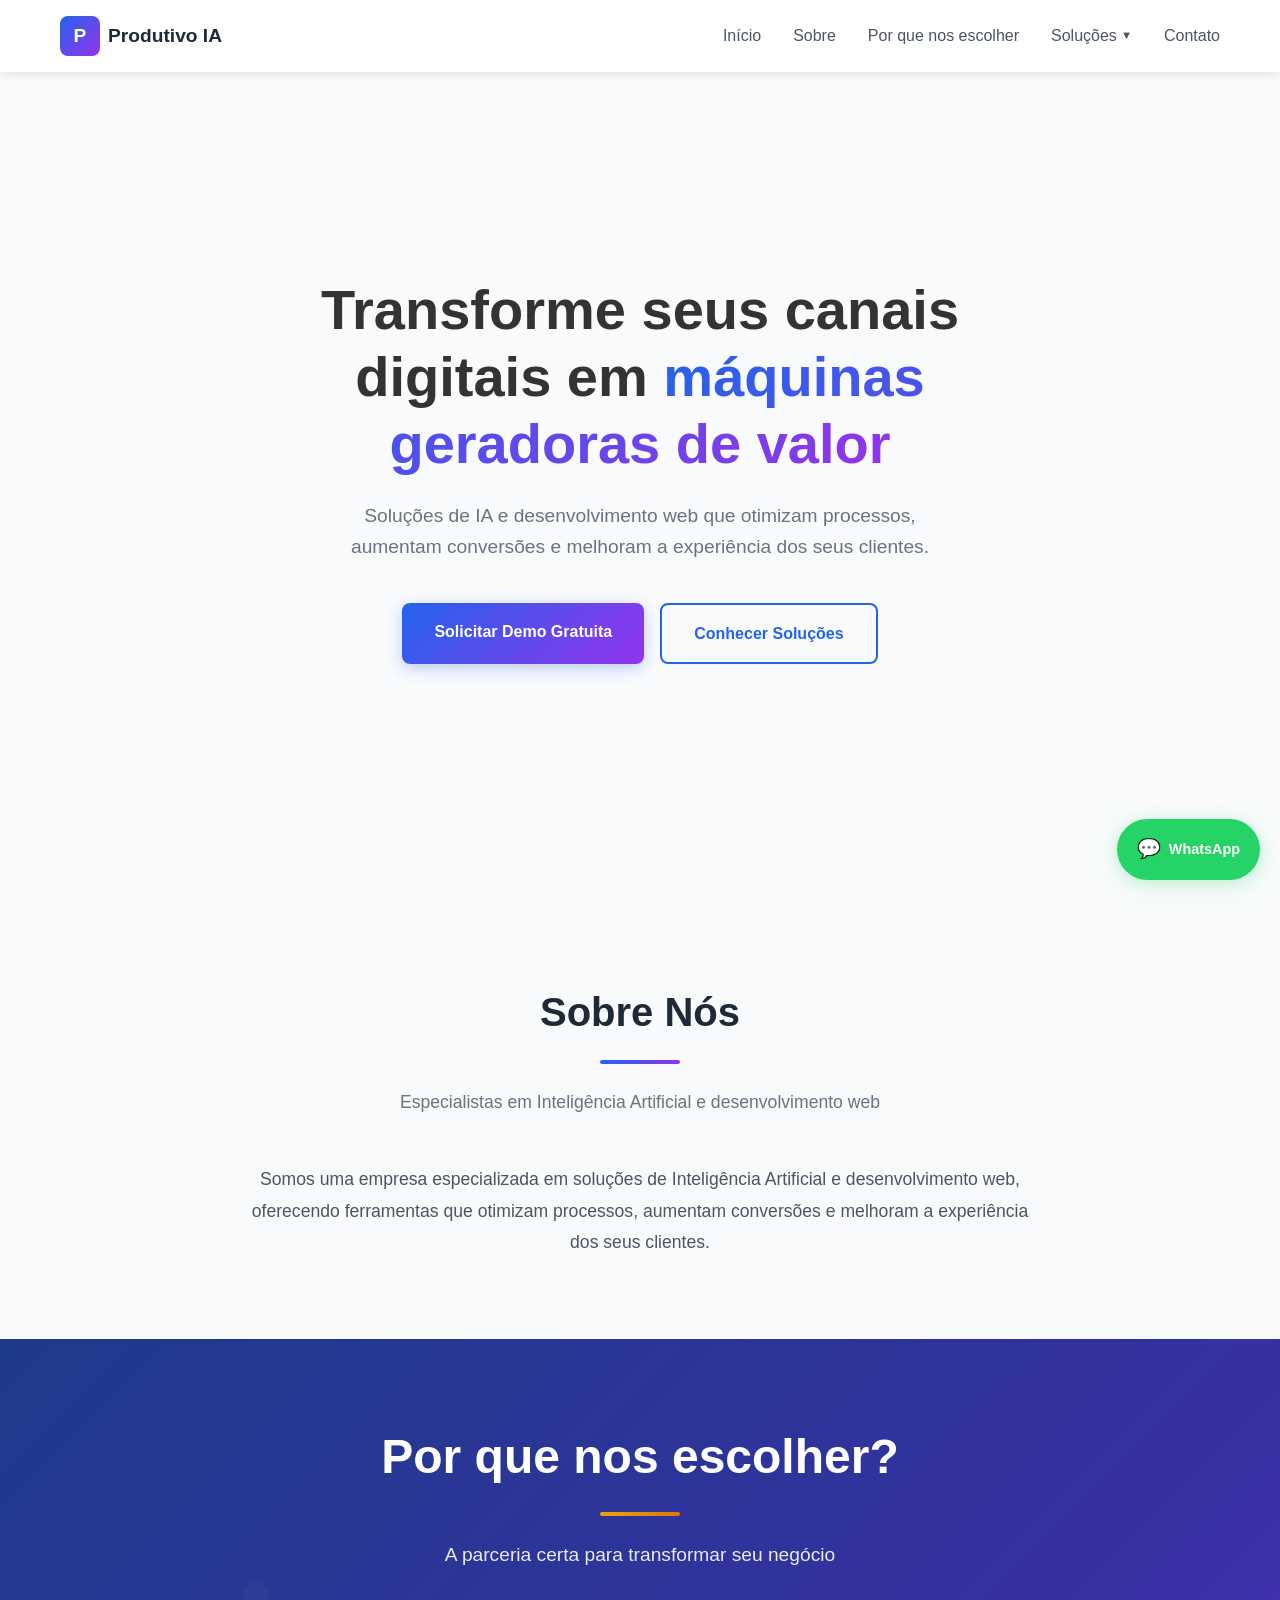
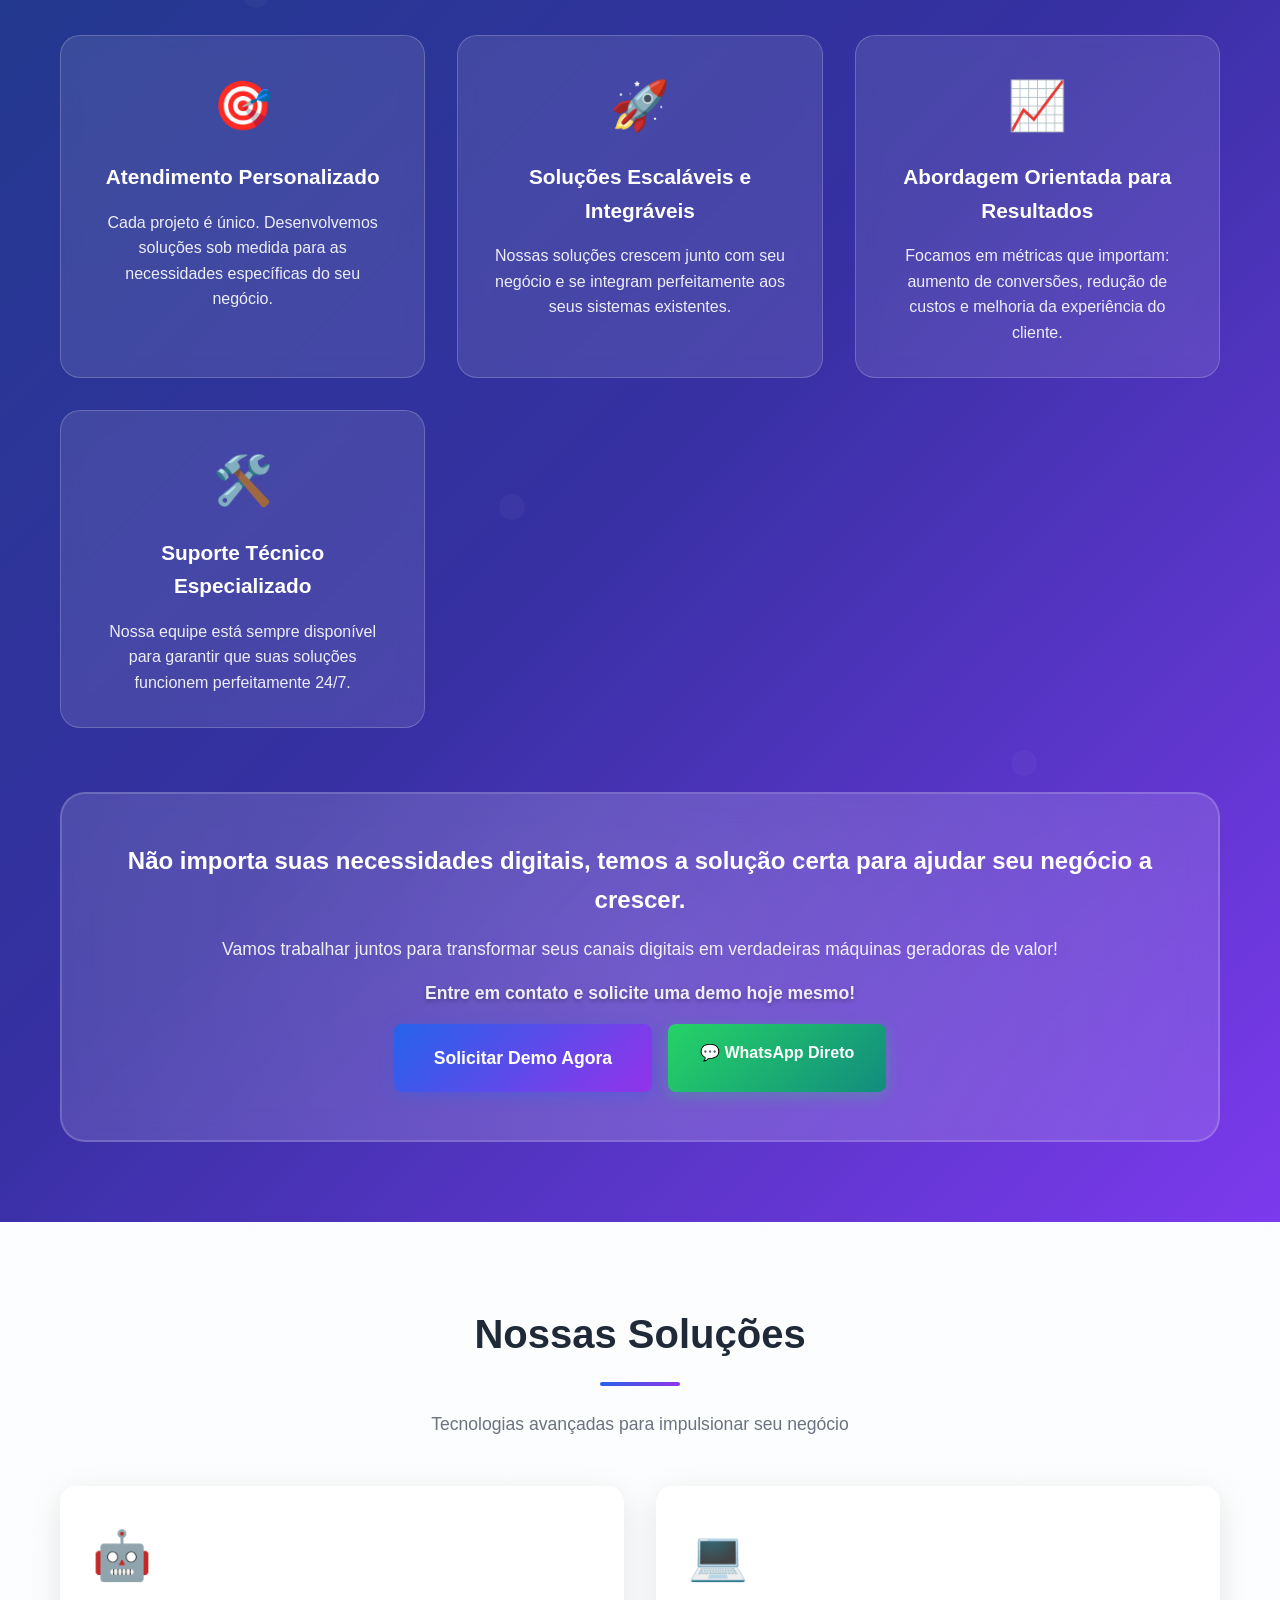
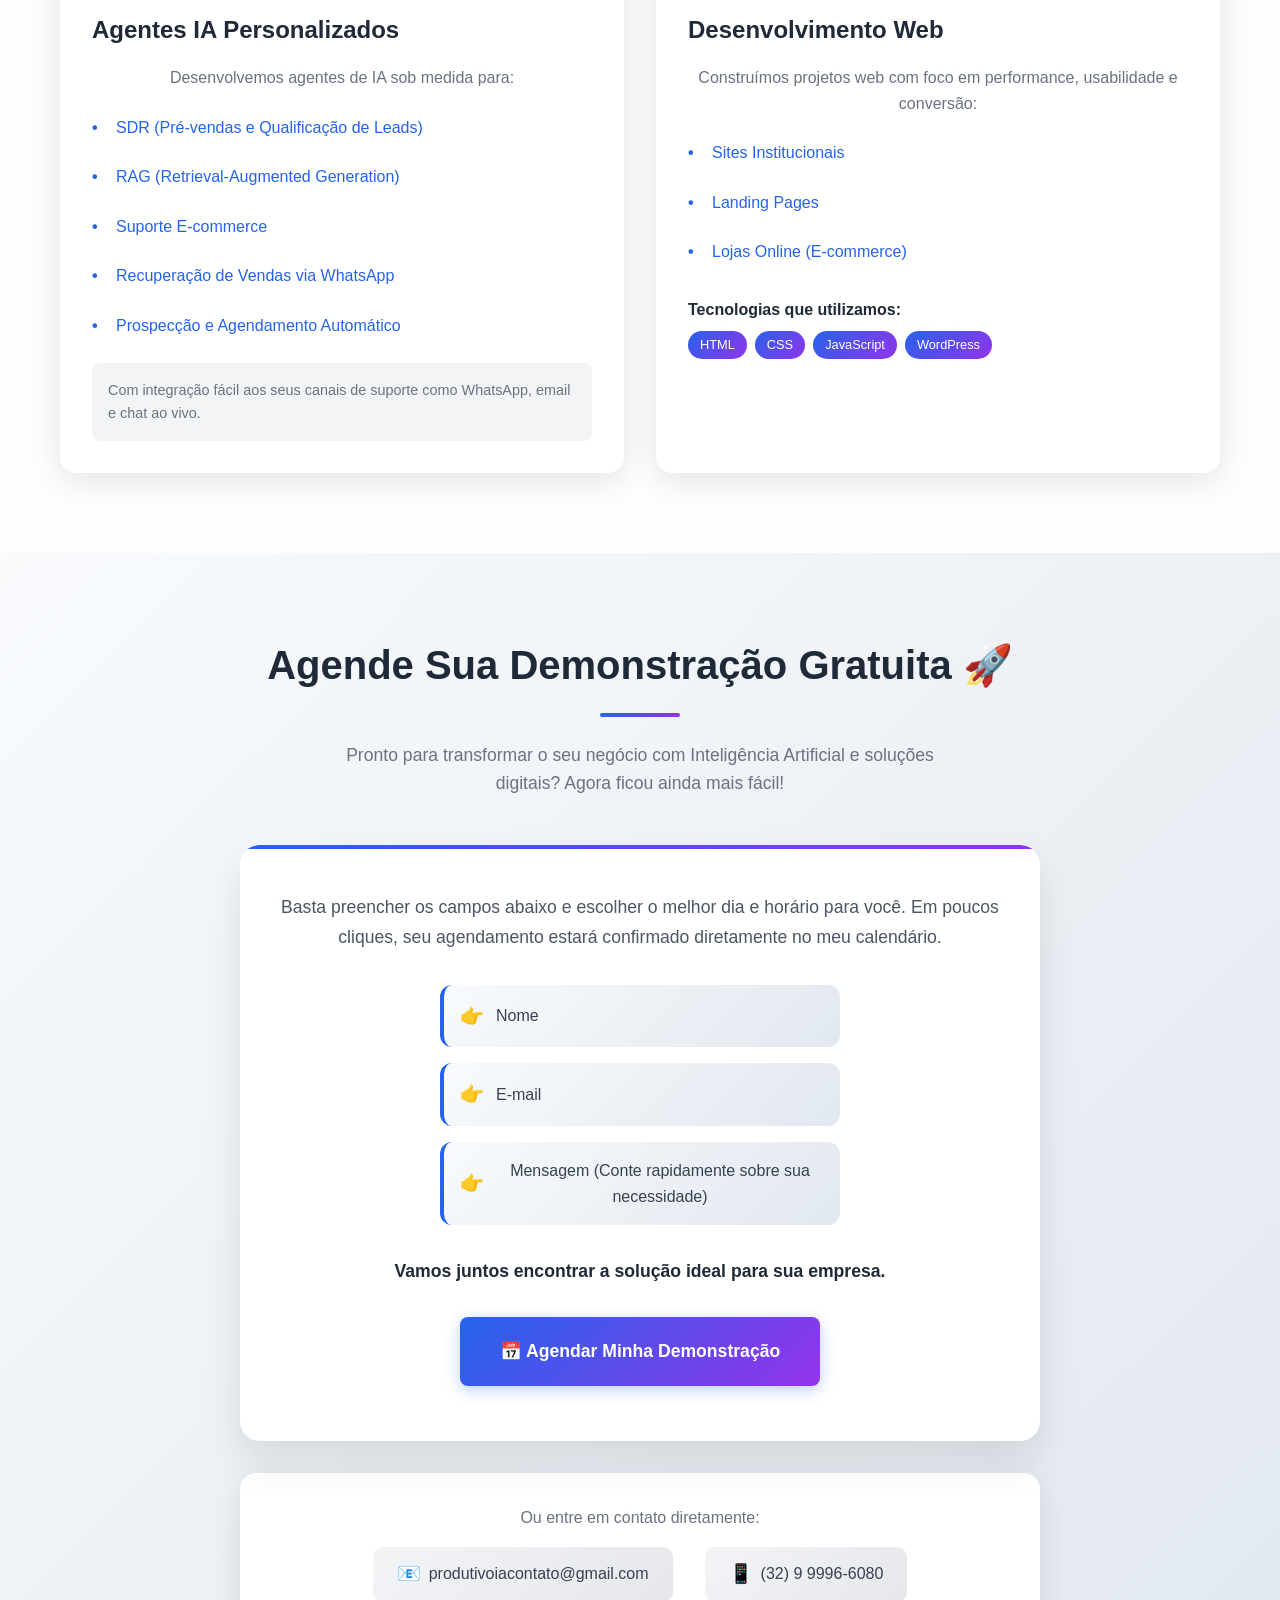
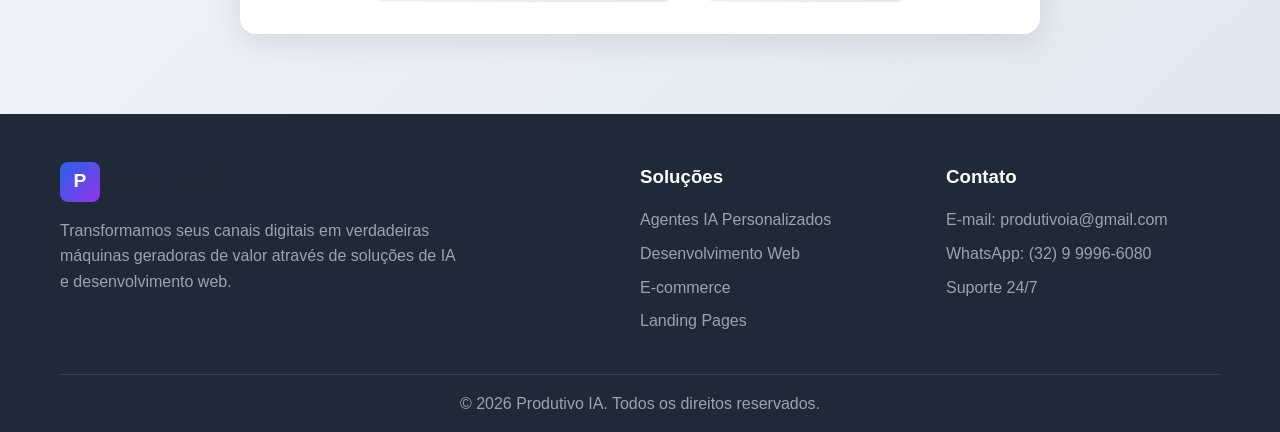
==== commit b95fce7e: "ajuste-email-pages" ====
--- a/index.html
+++ b/index.html
@@ -218,7 +218,7 @@
                     <div class="contact-methods">
                         <div class="contact-method">
                             <span class="contact-icon">📧</span>
-                            <span>produtivoia@gmail.com</span>
+                            <span>produtivoiacontato@gmail.com</span>
                         </div>
                         <div class="contact-method">
                             <span class="contact-icon">📱</span>
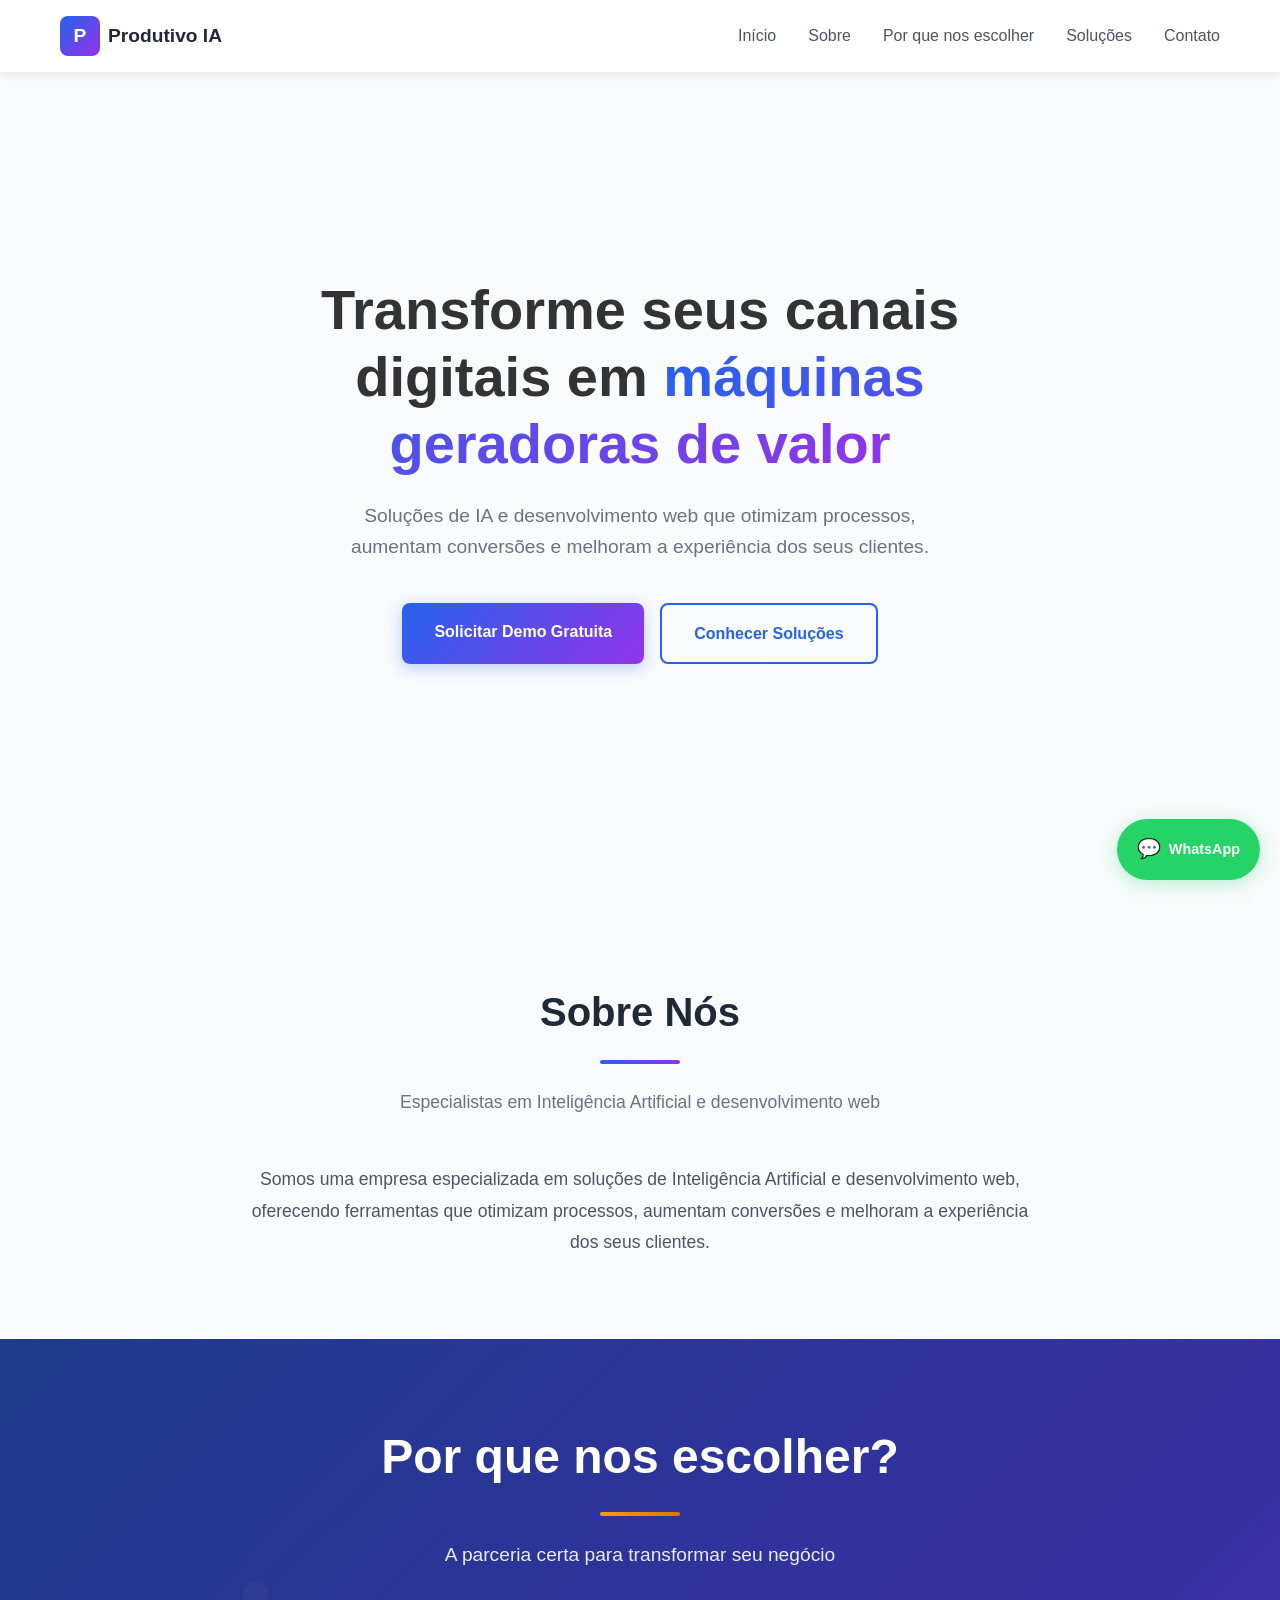
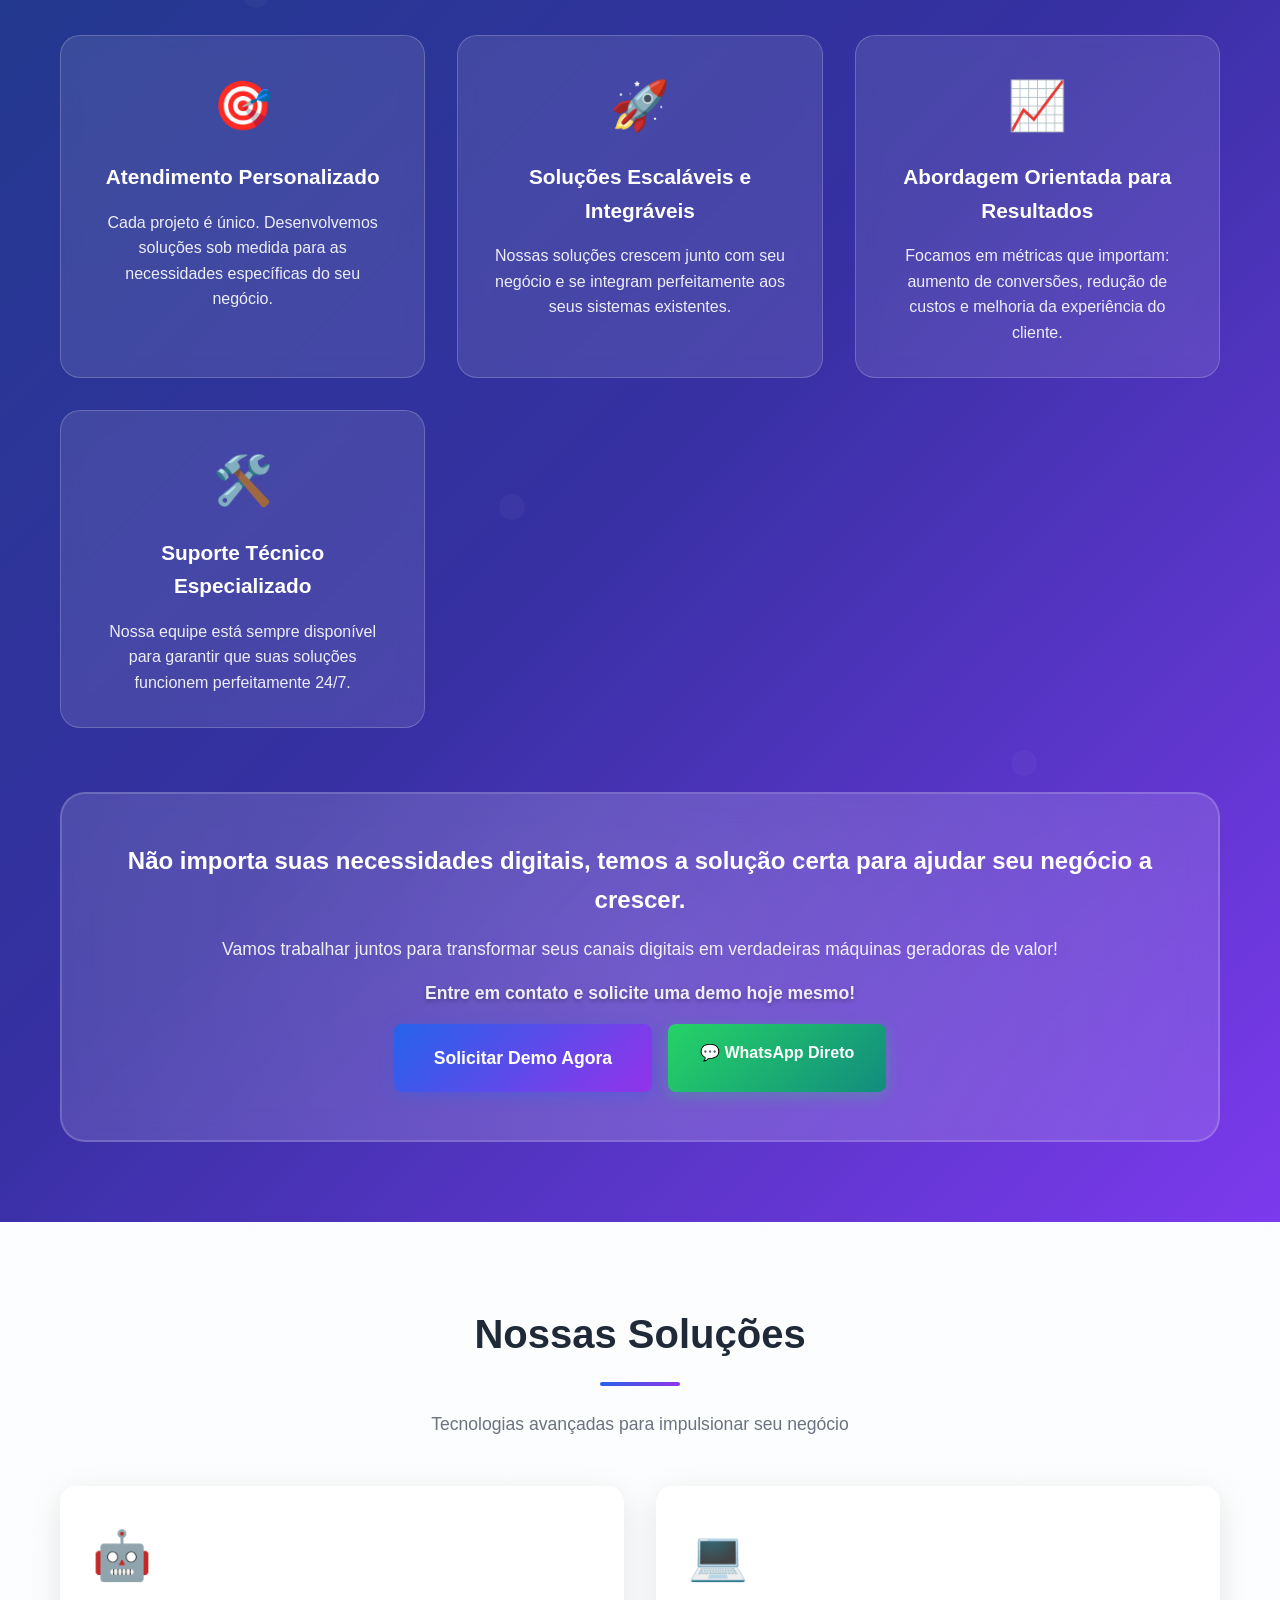
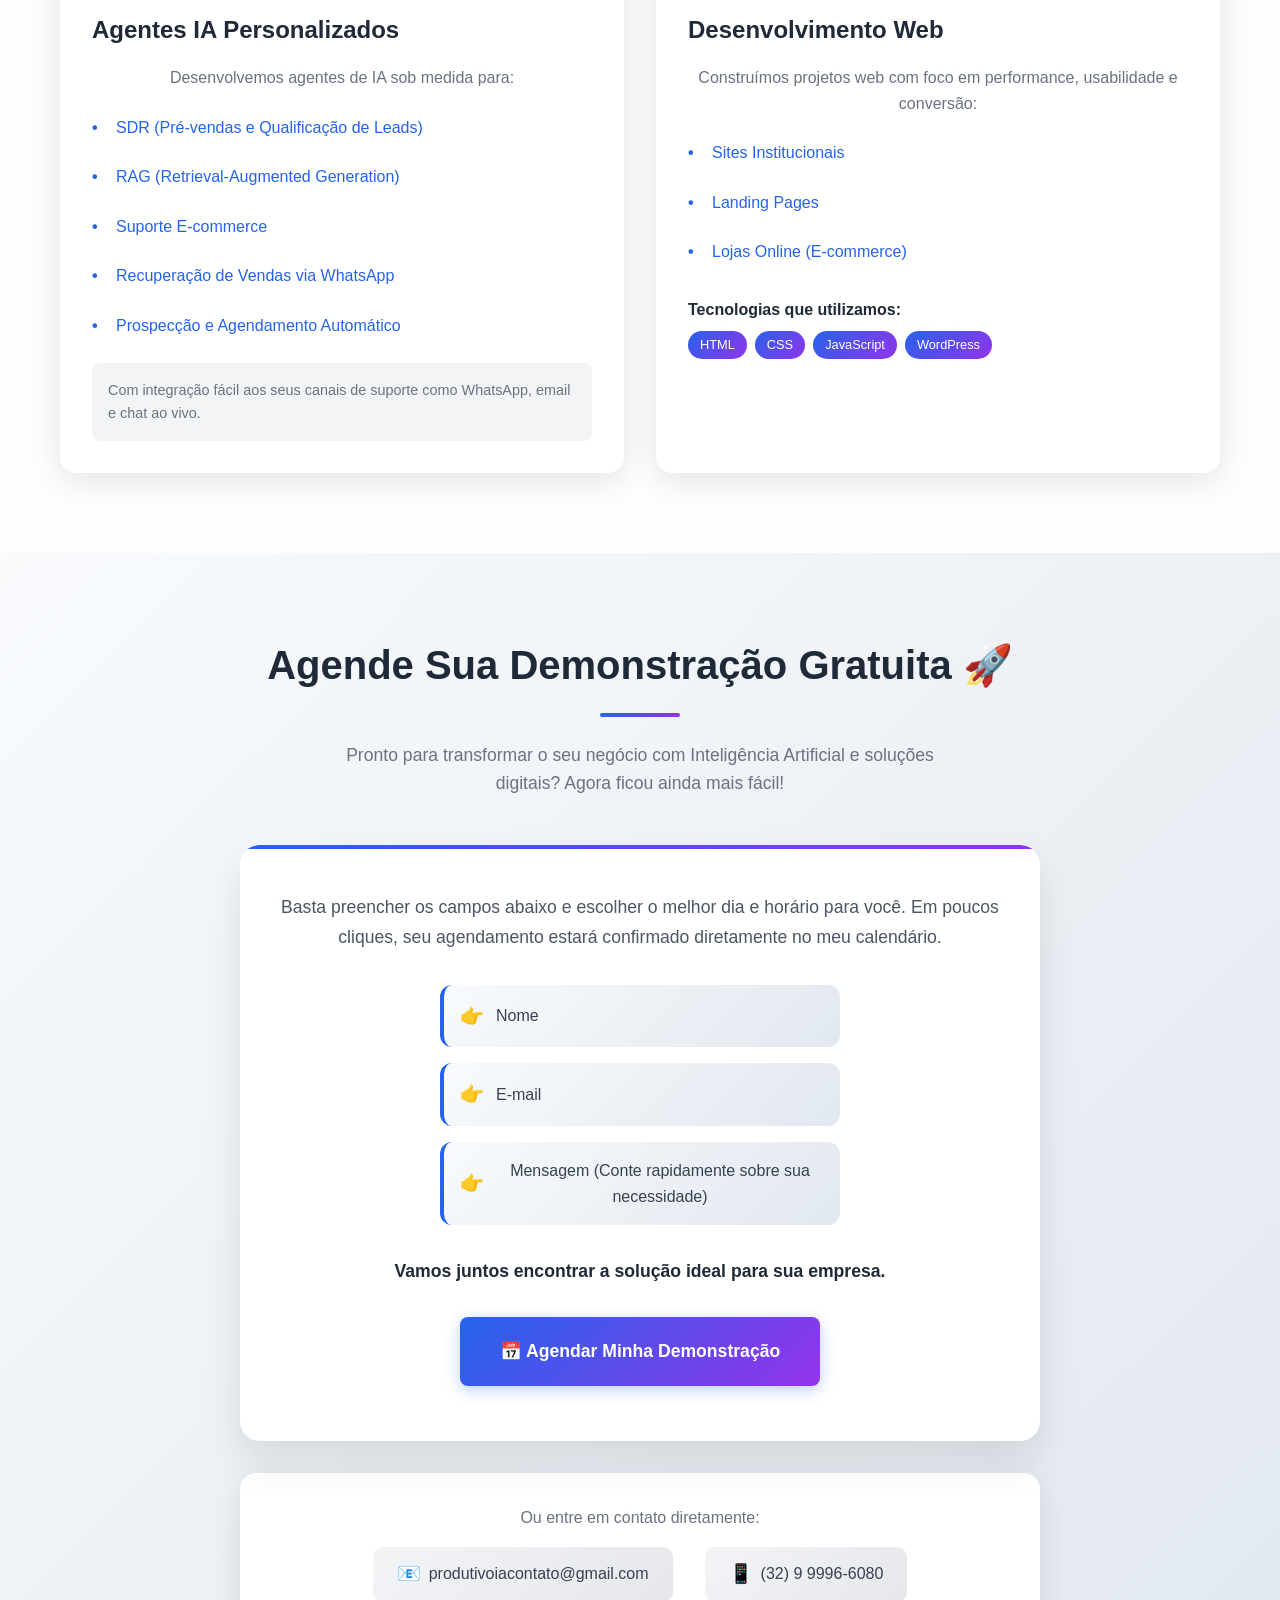
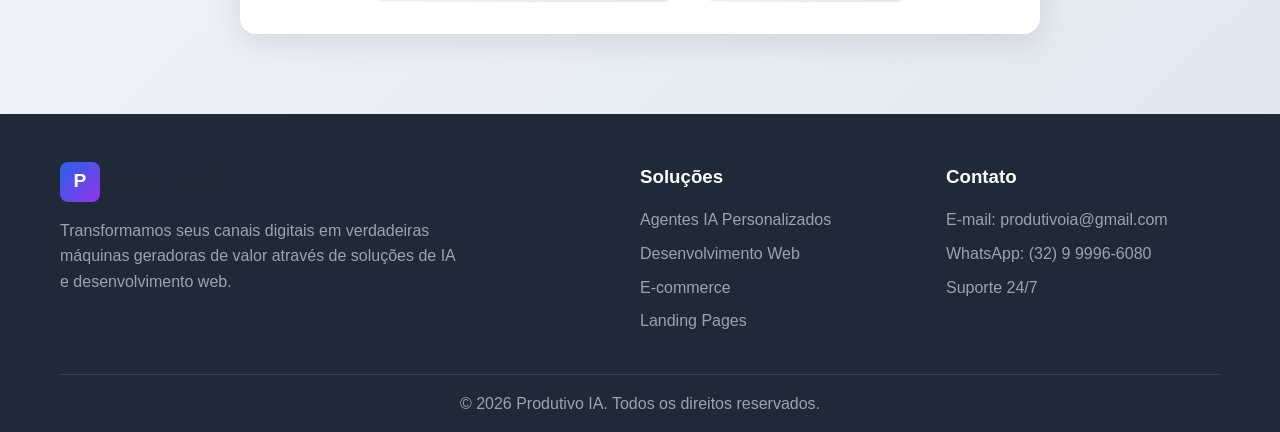
==== commit 84d2e035: "ajustar-index-ecommerce-menu-responsivo" ====
--- a/index.html
+++ b/index.html
@@ -22,25 +22,7 @@
                 <a href="#home" class="nav-link">Início</a>
                 <a href="#about" class="nav-link">Sobre</a>
                 <a href="#why-choose" class="nav-link">Por que nos escolher</a>
-                <div class="nav-dropdown">
-                    <a href="#services" class="nav-link dropdown-toggle">Soluções</a>
-                    <div class="dropdown-menu">
-                        <div class="dropdown-section">
-                            <h4>Agentes IA Personalizados</h4>
-                            <a href="sdr.html" class="dropdown-item" target="_blank">SDR (Pré-vendas e Qualificação)</a>
-                            <a href="rag.html" class="dropdown-item" target="_blank">RAG (Retrieval-Augmented Generation)</a>
-                            <a href="suporte-ecommerce.html" class="dropdown-item" target="_blank">Suporte E-commerce</a>
-                            <a href="recuperacao-vendas.html" class="dropdown-item" target="_blank">Recuperação de Vendas via WhatsApp</a>
-                            <a href="prospeccao.html" class="dropdown-item" target="_blank">Prospecção e Agendamento Automático</a>
-                        </div>
-                        <div class="dropdown-section">
-                            <h4>Desenvolvimento Web</h4>
-                            <a href="sites-institucionais.html" class="dropdown-item" target="_blank">Sites Institucionais</a>
-                            <a href="landing-pages.html" class="dropdown-item" target="_blank">Landing Pages</a>
-                            <a href="ecommerce.html" class="dropdown-item" target="_blank">Lojas Online (E-commerce)</a>
-                        </div>
-                    </div>
-                </div>
+                <a href="#services" class="nav-link">Soluções</a>
                 <a href="#contact" class="nav-link">Contato</a>
             </nav>
             <button class="mobile-menu-btn" id="mobile-menu-btn">
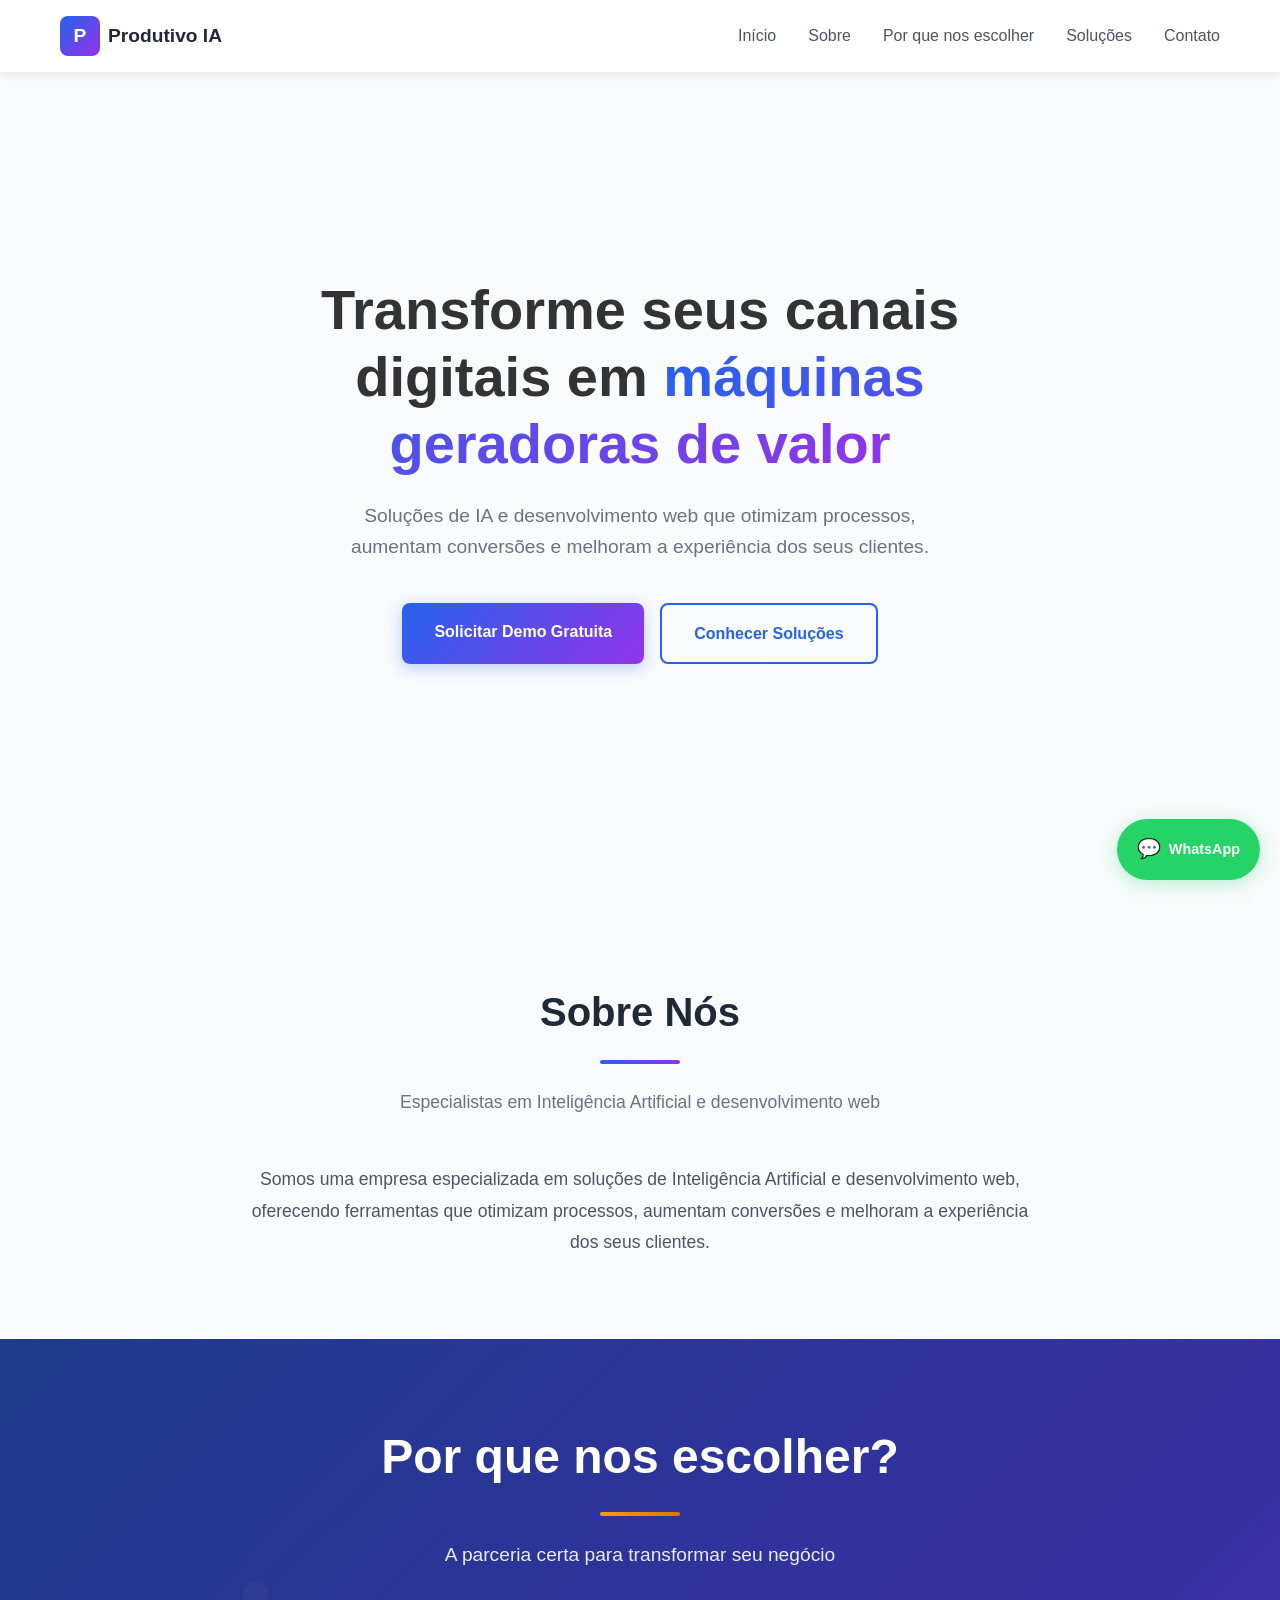
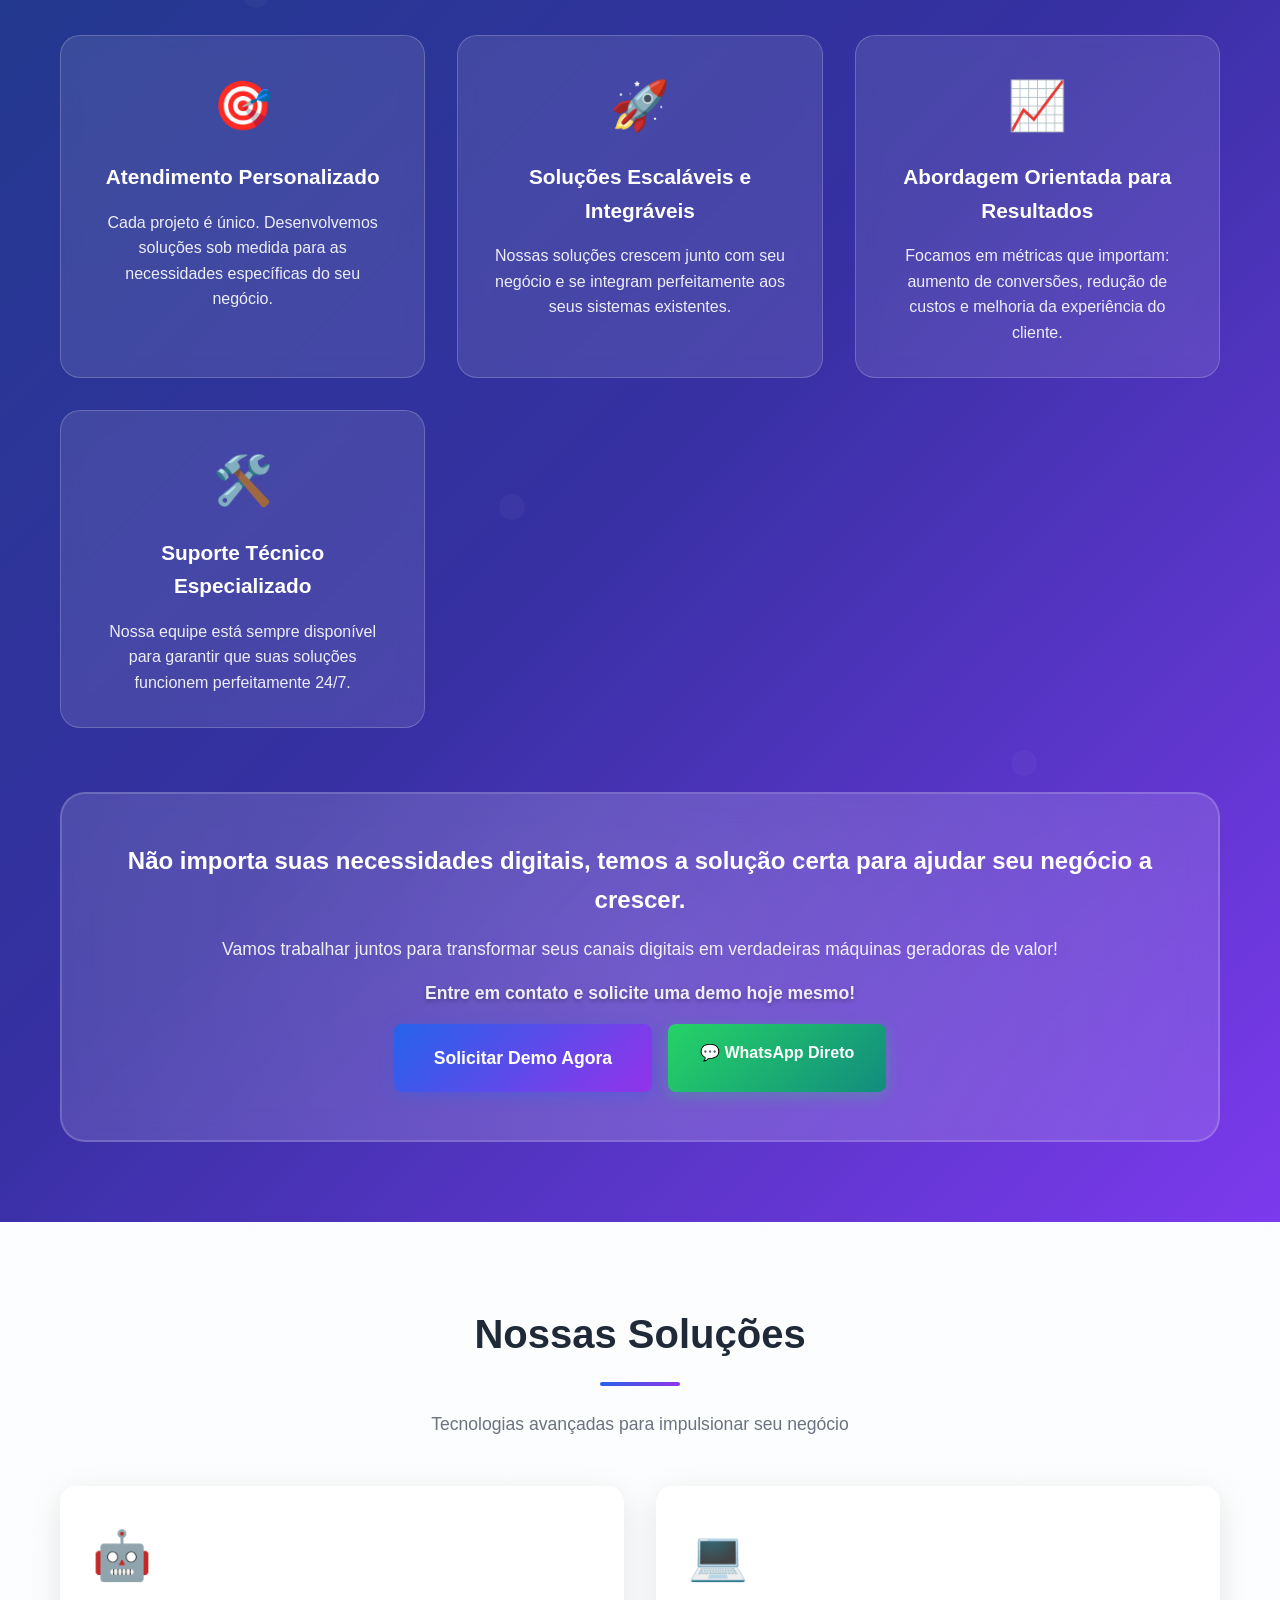
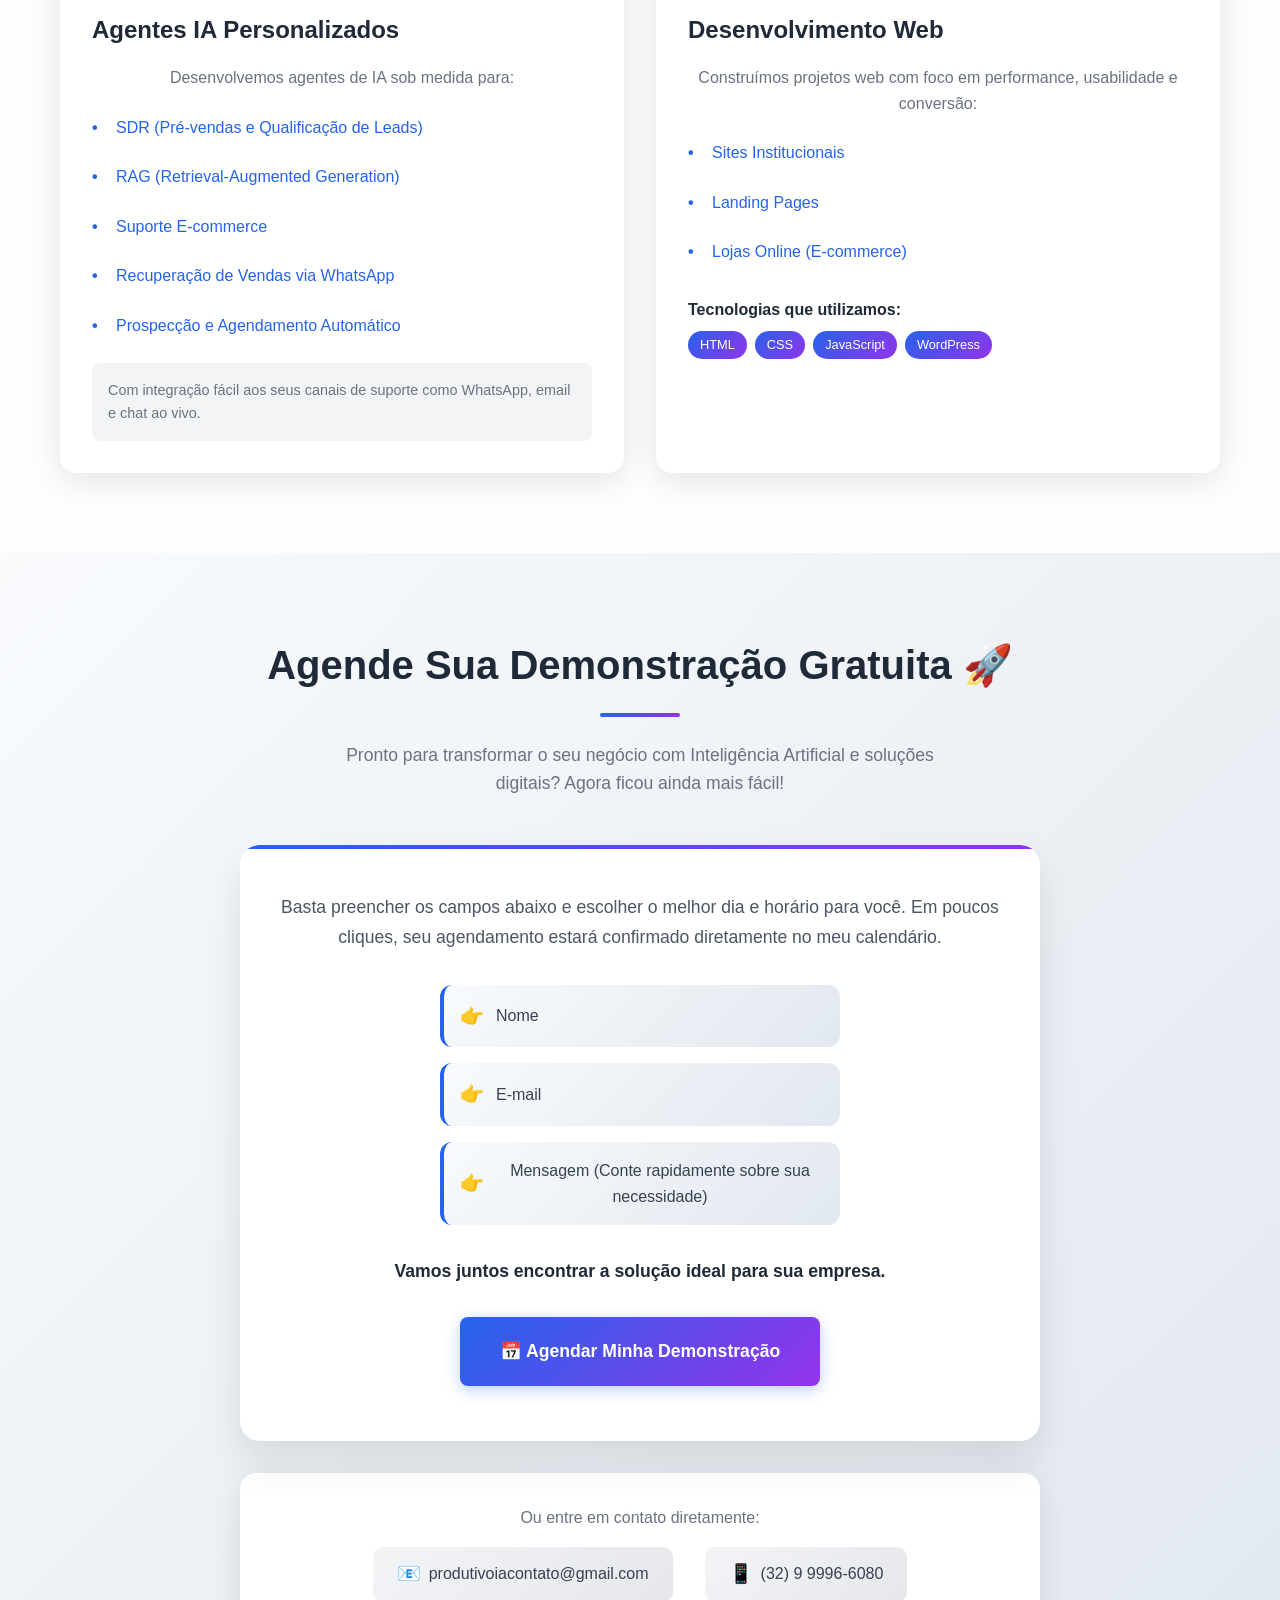
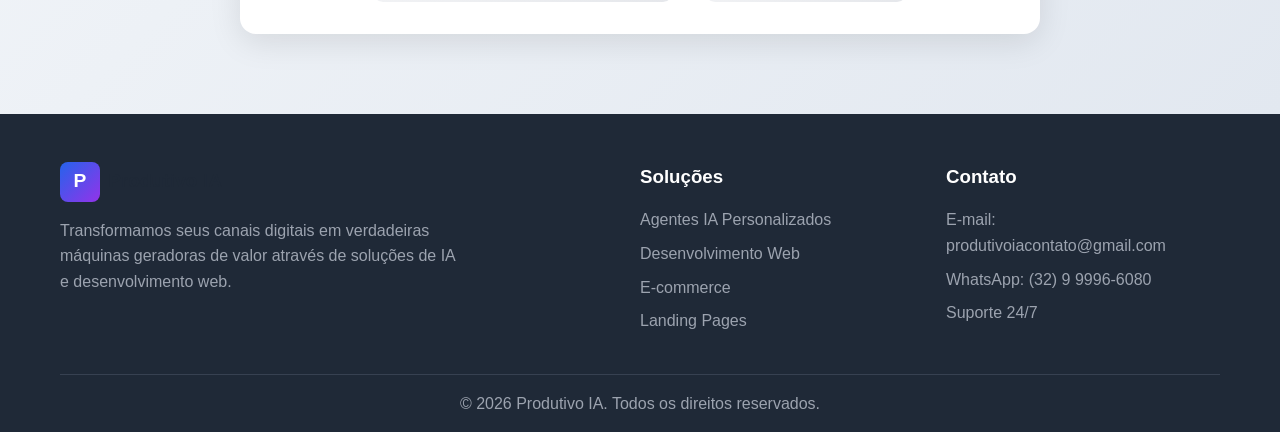
==== commit 497149cf: "ajuste-email-index" ====
--- a/index.html
+++ b/index.html
@@ -126,11 +126,11 @@
                     <h3 class="service-title">Agentes IA Personalizados</h3>
                     <p class="service-description">Desenvolvemos agentes de IA sob medida para:</p>
                     <ul class="service-list">
-                        <li><a href="sdr.html" target="_blank" class="service-link">SDR (Pré-vendas e Qualificação de Leads)</a></li>
-                        <li><a href="rag.html" target="_blank" class="service-link">RAG (Retrieval-Augmented Generation)</a></li>
-                        <li><a href="suporte-ecommerce.html" target="_blank" class="service-link">Suporte E-commerce</a></li>
-                        <li><a href="recuperacao-vendas.html" target="_blank" class="service-link">Recuperação de Vendas via WhatsApp</a></li>
-                        <li><a href="prospeccao.html" target="_blank" class="service-link">Prospecção e Agendamento Automático</a></li>
+                        <li><a href="sdr.html" class="service-link">SDR (Pré-vendas e Qualificação de Leads)</a></li>
+                        <li><a href="rag.html" class="service-link">RAG (Retrieval-Augmented Generation)</a></li>
+                        <li><a href="suporte-ecommerce.html" class="service-link">Suporte E-commerce</a></li>
+                        <li><a href="recuperacao-vendas.html" class="service-link">Recuperação de Vendas via WhatsApp</a></li>
+                        <li><a href="prospeccao.html" class="service-link">Prospecção e Agendamento Automático</a></li>
                     </ul>
                     <p class="service-note">Com integração fácil aos seus canais de suporte como WhatsApp, email e chat ao vivo.</p>
                 </div>
@@ -140,9 +140,9 @@
                     <h3 class="service-title">Desenvolvimento Web</h3>
                     <p class="service-description">Construímos projetos web com foco em performance, usabilidade e conversão:</p>
                     <ul class="service-list">
-                        <li><a href="sites-institucionais.html" target="_blank" class="service-link">Sites Institucionais</a></li>
-                        <li><a href="landing-pages.html" target="_blank" class="service-link">Landing Pages</a></li>
-                        <li><a href="ecommerce.html" target="_blank" class="service-link">Lojas Online (E-commerce)</a></li>
+                        <li><a href="sites-institucionais.html" class="service-link">Sites Institucionais</a></li>
+                        <li><a href="landing-pages.html" class="service-link">Landing Pages</a></li>
+                        <li><a href="ecommerce.html" class="service-link">Lojas Online (E-commerce)</a></li>
                     </ul>
                     <div class="tech-stack">
                         <h4>Tecnologias que utilizamos:</h4>
@@ -245,7 +245,7 @@
                 <div class="footer-section">
                     <h3>Contato</h3>
                     <ul>
-                        <li>E-mail: produtivoia@gmail.com</li>
+                        <li>E-mail: produtivoiacontato@gmail.com</li>
                         <li>WhatsApp: (32) 9 9996-6080</li>
                         <li>Suporte 24/7</li>
                     </ul>
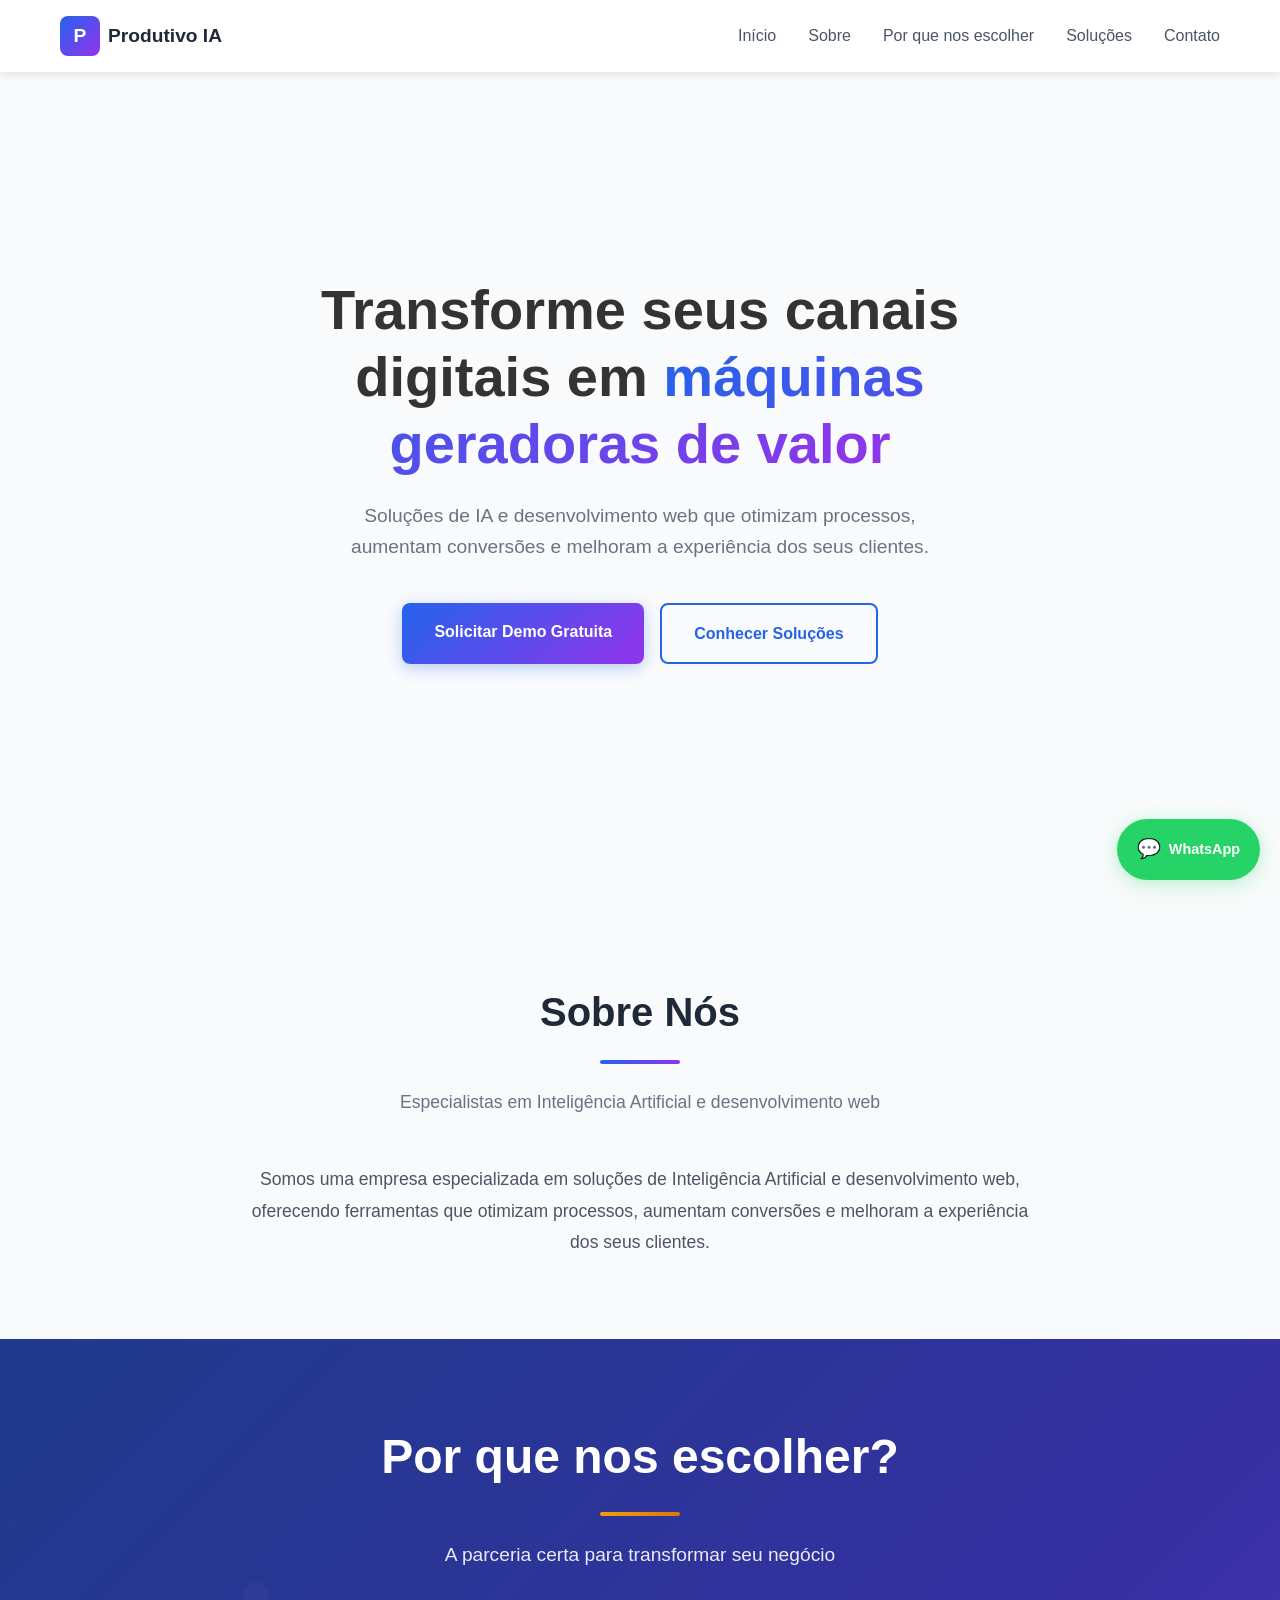
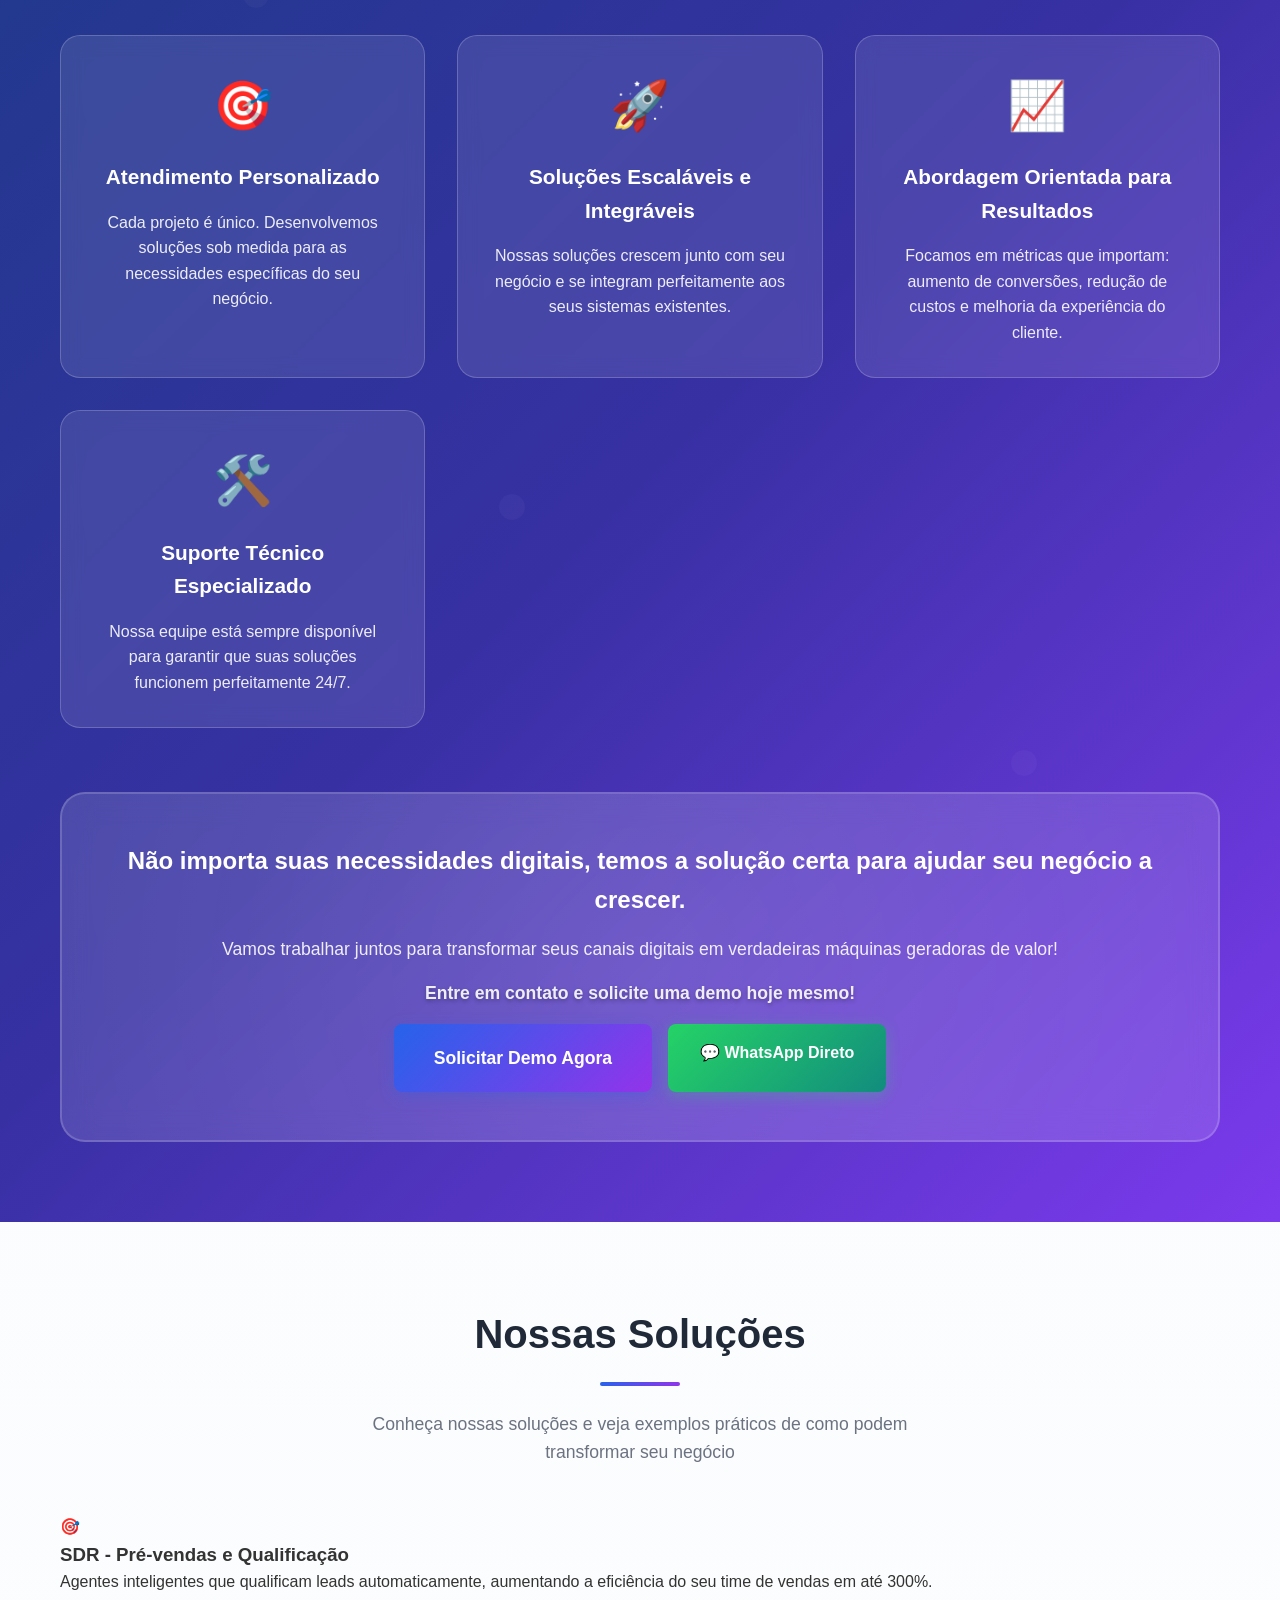
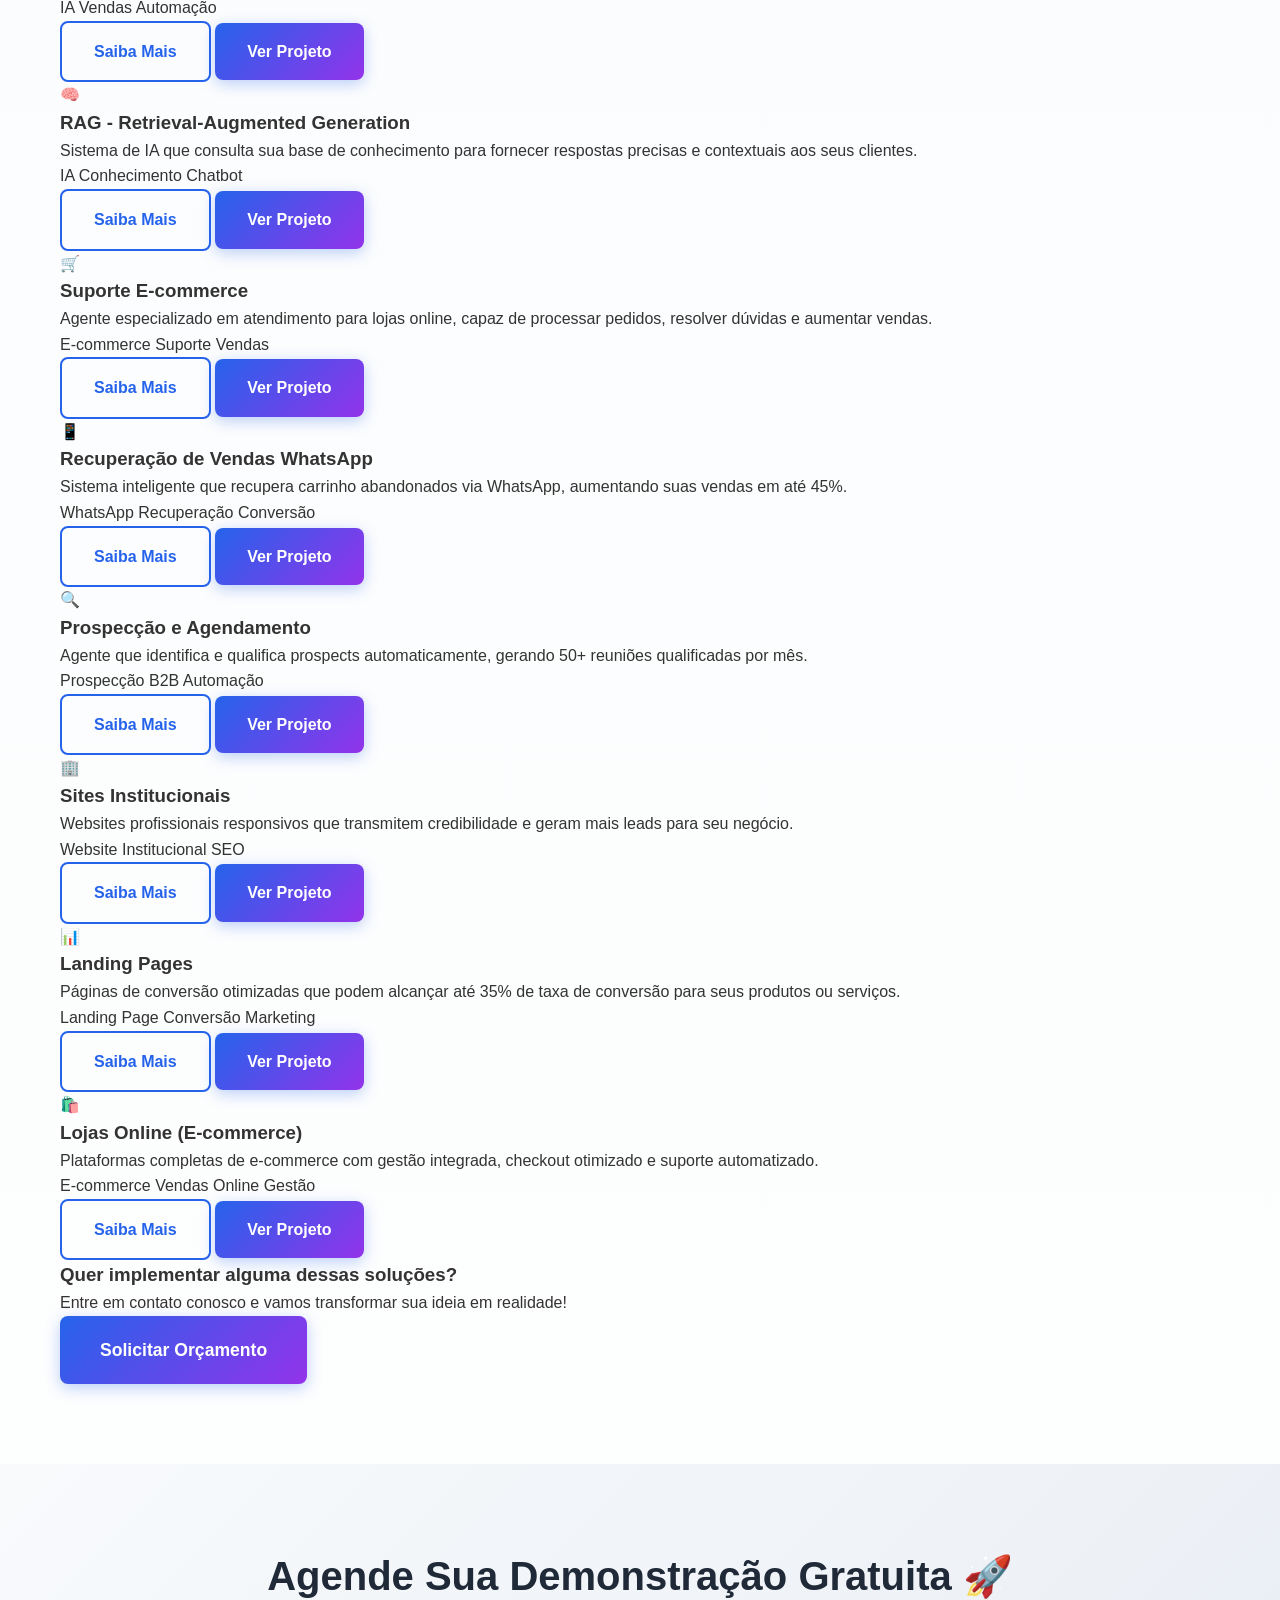
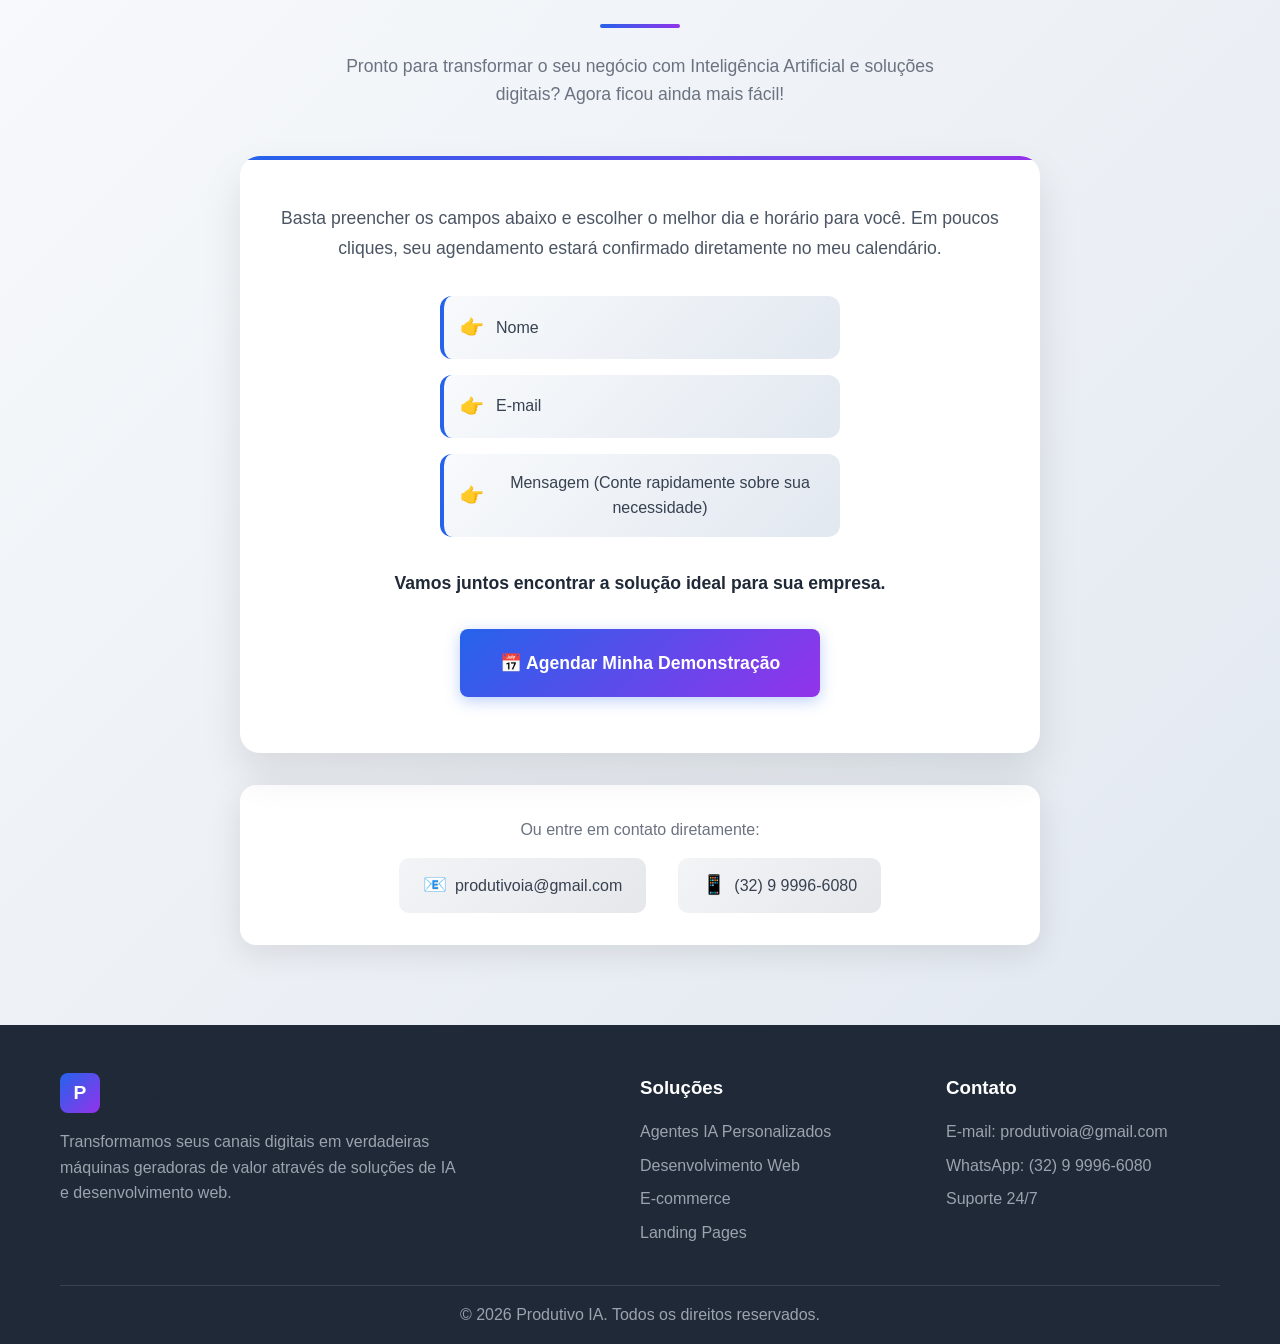
==== commit 4a2a14b6: "add-pages-projetos-apontamento-links-pages" ====
--- a/index.html
+++ b/index.html
@@ -40,7 +40,7 @@
                 <h1 class="hero-title">Transforme seus canais digitais em <span class="gradient-text">máquinas geradoras de valor</span></h1>
                 <p class="hero-description">Soluções de IA e desenvolvimento web que otimizam processos, aumentam conversões e melhoram a experiência dos seus clientes.</p>
                 <div class="hero-buttons">
-                    <a href="https://calendly.com/levysherculano" target="_blank" class="btn btn-primary">Solicitar Demo Gratuita</a>
+                    <a href="https://calendly.com/produtivoiacontato" target="_blank" class="btn btn-primary">Solicitar Demo Gratuita</a>
                     <a href="#services" class="btn btn-secondary">Conhecer Soluções</a>
                 </div>
             </div>
@@ -104,7 +104,7 @@
                     <p>Vamos trabalhar juntos para transformar seus canais digitais em verdadeiras máquinas geradoras de valor!</p>
                     <p class="cta-urgency">Entre em contato e solicite uma demo hoje mesmo!</p>
                     <div class="cta-buttons">
-                        <a href="https://calendly.com/levysherculano" target="_blank" class="btn btn-primary btn-large pulse-animation">Solicitar Demo Agora</a>
+                        <a href="https://calendly.com/produtivoiacontato" target="_blank" class="btn btn-primary btn-large pulse-animation">Solicitar Demo Agora</a>
                         <a href="https://wa.me/5532999966080" target="_blank" class="btn btn-whatsapp">💬 WhatsApp Direto</a>
                     </div>
                 </div>
@@ -112,48 +112,189 @@
         </div>
     </section>
 
-    <!-- Services Section -->
-    <section id="services" class="services">
+    <!-- Nossas Soluções Section -->
+    <section id="services" class="projects">
         <div class="container">
             <div class="section-header">
                 <h2 class="section-title">Nossas Soluções</h2>
                 <div class="section-divider"></div>
-                <p class="section-description">Tecnologias avançadas para impulsionar seu negócio</p>
-            </div>
-            <div class="services-grid">
-                <div class="service-card">
-                    <div class="service-icon">🤖</div>
-                    <h3 class="service-title">Agentes IA Personalizados</h3>
-                    <p class="service-description">Desenvolvemos agentes de IA sob medida para:</p>
-                    <ul class="service-list">
-                        <li><a href="sdr.html" class="service-link">SDR (Pré-vendas e Qualificação de Leads)</a></li>
-                        <li><a href="rag.html" class="service-link">RAG (Retrieval-Augmented Generation)</a></li>
-                        <li><a href="suporte-ecommerce.html" class="service-link">Suporte E-commerce</a></li>
-                        <li><a href="recuperacao-vendas.html" class="service-link">Recuperação de Vendas via WhatsApp</a></li>
-                        <li><a href="prospeccao.html" class="service-link">Prospecção e Agendamento Automático</a></li>
-                    </ul>
-                    <p class="service-note">Com integração fácil aos seus canais de suporte como WhatsApp, email e chat ao vivo.</p>
-                </div>
-                
-                <div class="service-card">
-                    <div class="service-icon">💻</div>
-                    <h3 class="service-title">Desenvolvimento Web</h3>
-                    <p class="service-description">Construímos projetos web com foco em performance, usabilidade e conversão:</p>
-                    <ul class="service-list">
-                        <li><a href="sites-institucionais.html" class="service-link">Sites Institucionais</a></li>
-                        <li><a href="landing-pages.html" class="service-link">Landing Pages</a></li>
-                        <li><a href="ecommerce.html" class="service-link">Lojas Online (E-commerce)</a></li>
-                    </ul>
-                    <div class="tech-stack">
-                        <h4>Tecnologias que utilizamos:</h4>
-                        <div class="tech-tags">
-                            <span class="tech-tag">HTML</span>
-                            <span class="tech-tag">CSS</span>
-                            <span class="tech-tag">JavaScript</span>
-                            <span class="tech-tag">WordPress</span>
-                        </div>
-                    </div>
-                </div>
+                <p class="section-description">Conheça nossas soluções e veja exemplos práticos de como podem transformar seu negócio</p>
+            </div>
+            
+            <div class="projects-grid">
+                <div class="project-card">
+                    <div class="project-image">
+                        <div class="project-placeholder">
+                            <span class="project-icon">🎯</span>
+                        </div>
+                    </div>
+                    <div class="project-content">
+                        <h3 class="project-title">SDR - Pré-vendas e Qualificação</h3>
+                        <p class="project-description">Agentes inteligentes que qualificam leads automaticamente, aumentando a eficiência do seu time de vendas em até 300%.</p>
+                        <div class="project-tags">
+                            <span class="project-tag">IA</span>
+                            <span class="project-tag">Vendas</span>
+                            <span class="project-tag">Automação</span>
+                        </div>
+                        <div class="project-buttons">
+                            <a href="./sdr.html" class="btn btn-secondary btn-small">Saiba Mais</a>
+                            <a href="./projeto-sdr.html" class="btn btn-primary btn-small">Ver Projeto</a>
+                        </div>
+                    </div>
+                </div>
+
+                <div class="project-card">
+                    <div class="project-image">
+                        <div class="project-placeholder">
+                            <span class="project-icon">🧠</span>
+                        </div>
+                    </div>
+                    <div class="project-content">
+                        <h3 class="project-title">RAG - Retrieval-Augmented Generation</h3>
+                        <p class="project-description">Sistema de IA que consulta sua base de conhecimento para fornecer respostas precisas e contextuais aos seus clientes.</p>
+                        <div class="project-tags">
+                            <span class="project-tag">IA</span>
+                            <span class="project-tag">Conhecimento</span>
+                            <span class="project-tag">Chatbot</span>
+                        </div>
+                        <div class="project-buttons">
+                            <a href="./rag.html" class="btn btn-secondary btn-small">Saiba Mais</a>
+                            <a href="./projeto-rag.html" class="btn btn-primary btn-small">Ver Projeto</a>
+                        </div>
+                    </div>
+                </div>
+
+                <div class="project-card">
+                    <div class="project-image">
+                        <div class="project-placeholder">
+                            <span class="project-icon">🛒</span>
+                        </div>
+                    </div>
+                    <div class="project-content">
+                        <h3 class="project-title">Suporte E-commerce</h3>
+                        <p class="project-description">Agente especializado em atendimento para lojas online, capaz de processar pedidos, resolver dúvidas e aumentar vendas.</p>
+                        <div class="project-tags">
+                            <span class="project-tag">E-commerce</span>
+                            <span class="project-tag">Suporte</span>
+                            <span class="project-tag">Vendas</span>
+                        </div>
+                        <div class="project-buttons">
+                            <a href="./suporte-ecommerce.html" class="btn btn-secondary btn-small">Saiba Mais</a>
+                            <a href="./projeto-ecommerce.html" class="btn btn-primary btn-small">Ver Projeto</a>
+                        </div>
+                    </div>
+                </div>
+
+                <div class="project-card">
+                    <div class="project-image">
+                        <div class="project-placeholder">
+                            <span class="project-icon">📱</span>
+                        </div>
+                    </div>
+                    <div class="project-content">
+                        <h3 class="project-title">Recuperação de Vendas WhatsApp</h3>
+                        <p class="project-description">Sistema inteligente que recupera carrinho abandonados via WhatsApp, aumentando suas vendas em até 45%.</p>
+                        <div class="project-tags">
+                            <span class="project-tag">WhatsApp</span>
+                            <span class="project-tag">Recuperação</span>
+                            <span class="project-tag">Conversão</span>
+                        </div>
+                        <div class="project-buttons">
+                            <a href="./recuperacao-vendas.html" class="btn btn-secondary btn-small">Saiba Mais</a>
+                            <a href="./projeto-recuperacao-vendas.html" class="btn btn-primary btn-small">Ver Projeto</a>
+                        </div>
+                    </div>
+                </div>
+
+                <div class="project-card">
+                    <div class="project-image">
+                        <div class="project-placeholder">
+                            <span class="project-icon">🔍</span>
+                        </div>
+                    </div>
+                    <div class="project-content">
+                        <h3 class="project-title">Prospecção e Agendamento</h3>
+                        <p class="project-description">Agente que identifica e qualifica prospects automaticamente, gerando 50+ reuniões qualificadas por mês.</p>
+                        <div class="project-tags">
+                            <span class="project-tag">Prospecção</span>
+                            <span class="project-tag">B2B</span>
+                            <span class="project-tag">Automação</span>
+                        </div>
+                        <div class="project-buttons">
+                            <a href="./prospeccao.html" class="btn btn-secondary btn-small">Saiba Mais</a>
+                            <a href="./projeto-prospeccao.html" class="btn btn-primary btn-small">Ver Projeto</a>
+                        </div>
+                    </div>
+                </div>
+
+                <div class="project-card">
+                    <div class="project-image">
+                        <div class="project-placeholder">
+                            <span class="project-icon">🏢</span>
+                        </div>
+                    </div>
+                    <div class="project-content">
+                        <h3 class="project-title">Sites Institucionais</h3>
+                        <p class="project-description">Websites profissionais responsivos que transmitem credibilidade e geram mais leads para seu negócio.</p>
+                        <div class="project-tags">
+                            <span class="project-tag">Website</span>
+                            <span class="project-tag">Institucional</span>
+                            <span class="project-tag">SEO</span>
+                        </div>
+                        <div class="project-buttons">
+                            <a href="./sites-institucionais.html" class="btn btn-secondary btn-small">Saiba Mais</a>
+                            <a href="https://levy.produtivoia.xyz/index.html" target="_blank" class="btn btn-primary btn-small">Ver Projeto</a>
+                        </div>
+                    </div>
+                </div>
+
+                <div class="project-card">
+                    <div class="project-image">
+                        <div class="project-placeholder">
+                            <span class="project-icon">📊</span>
+                        </div>
+                    </div>
+                    <div class="project-content">
+                        <h3 class="project-title">Landing Pages</h3>
+                        <p class="project-description">Páginas de conversão otimizadas que podem alcançar até 35% de taxa de conversão para seus produtos ou serviços.</p>
+                        <div class="project-tags">
+                            <span class="project-tag">Landing Page</span>
+                            <span class="project-tag">Conversão</span>
+                            <span class="project-tag">Marketing</span>
+                        </div>
+                        <div class="project-buttons">
+                            <a href="./landing-pages.html" class="btn btn-secondary btn-small">Saiba Mais</a>
+                            <a href="https://levy.produtivoia.xyz/demo/landing-page-mod-2/landing-page-mod-2.html" target="_blank" class="btn btn-primary btn-small">Ver Projeto</a>
+                        </div>
+                    </div>
+                </div>
+
+                <div class="project-card">
+                    <div class="project-image">
+                        <div class="project-placeholder">
+                            <span class="project-icon">🛍️</span>
+                        </div>
+                    </div>
+                    <div class="project-content">
+                        <h3 class="project-title">Lojas Online (E-commerce)</h3>
+                        <p class="project-description">Plataformas completas de e-commerce com gestão integrada, checkout otimizado e suporte automatizado.</p>
+                        <div class="project-tags">
+                            <span class="project-tag">E-commerce</span>
+                            <span class="project-tag">Vendas Online</span>
+                            <span class="project-tag">Gestão</span>
+                        </div>
+                        <div class="project-buttons">
+                            <a href="./ecommerce.html" class="btn btn-secondary btn-small">Saiba Mais</a>
+                            <a href="https://levy.produtivoia.xyz/demo/e-commerce-mod-1/e-commerce-mod-1.html" target="_blank" class="btn btn-primary btn-small">Ver Projeto</a>
+                        </div>
+                    </div>
+                </div>
+            </div>
+
+            <div class="projects-cta">
+                <h3>Quer implementar alguma dessas soluções?</h3>
+                <p>Entre em contato conosco e vamos transformar sua ideia em realidade!</p>
+                <a href="https://wa.me/5532999966080" target="_blank" class="btn btn-primary btn-large">Solicitar Orçamento</a>
             </div>
         </div>
     </section>
@@ -189,7 +330,7 @@
                     <p class="calendly-cta">Vamos juntos encontrar a solução ideal para sua empresa.</p>
                     
                     <div class="calendly-button-container">
-                        <a href="https://calendly.com/levysherculano" target="_blank" class="btn btn-primary btn-large calendly-btn">
+                        <a href="https://calendly.com/produtivoiacontato" target="_blank" class="btn btn-primary btn-large calendly-btn">
                             📅 Agendar Minha Demonstração
                         </a>
                     </div>
@@ -200,7 +341,7 @@
                     <div class="contact-methods">
                         <div class="contact-method">
                             <span class="contact-icon">📧</span>
-                            <span>produtivoiacontato@gmail.com</span>
+                            <span>produtivoia@gmail.com</span>
                         </div>
                         <div class="contact-method">
                             <span class="contact-icon">📱</span>
@@ -245,7 +386,7 @@
                 <div class="footer-section">
                     <h3>Contato</h3>
                     <ul>
-                        <li>E-mail: produtivoiacontato@gmail.com</li>
+                        <li>E-mail: produtivoia@gmail.com</li>
                         <li>WhatsApp: (32) 9 9996-6080</li>
                         <li>Suporte 24/7</li>
                     </ul>
